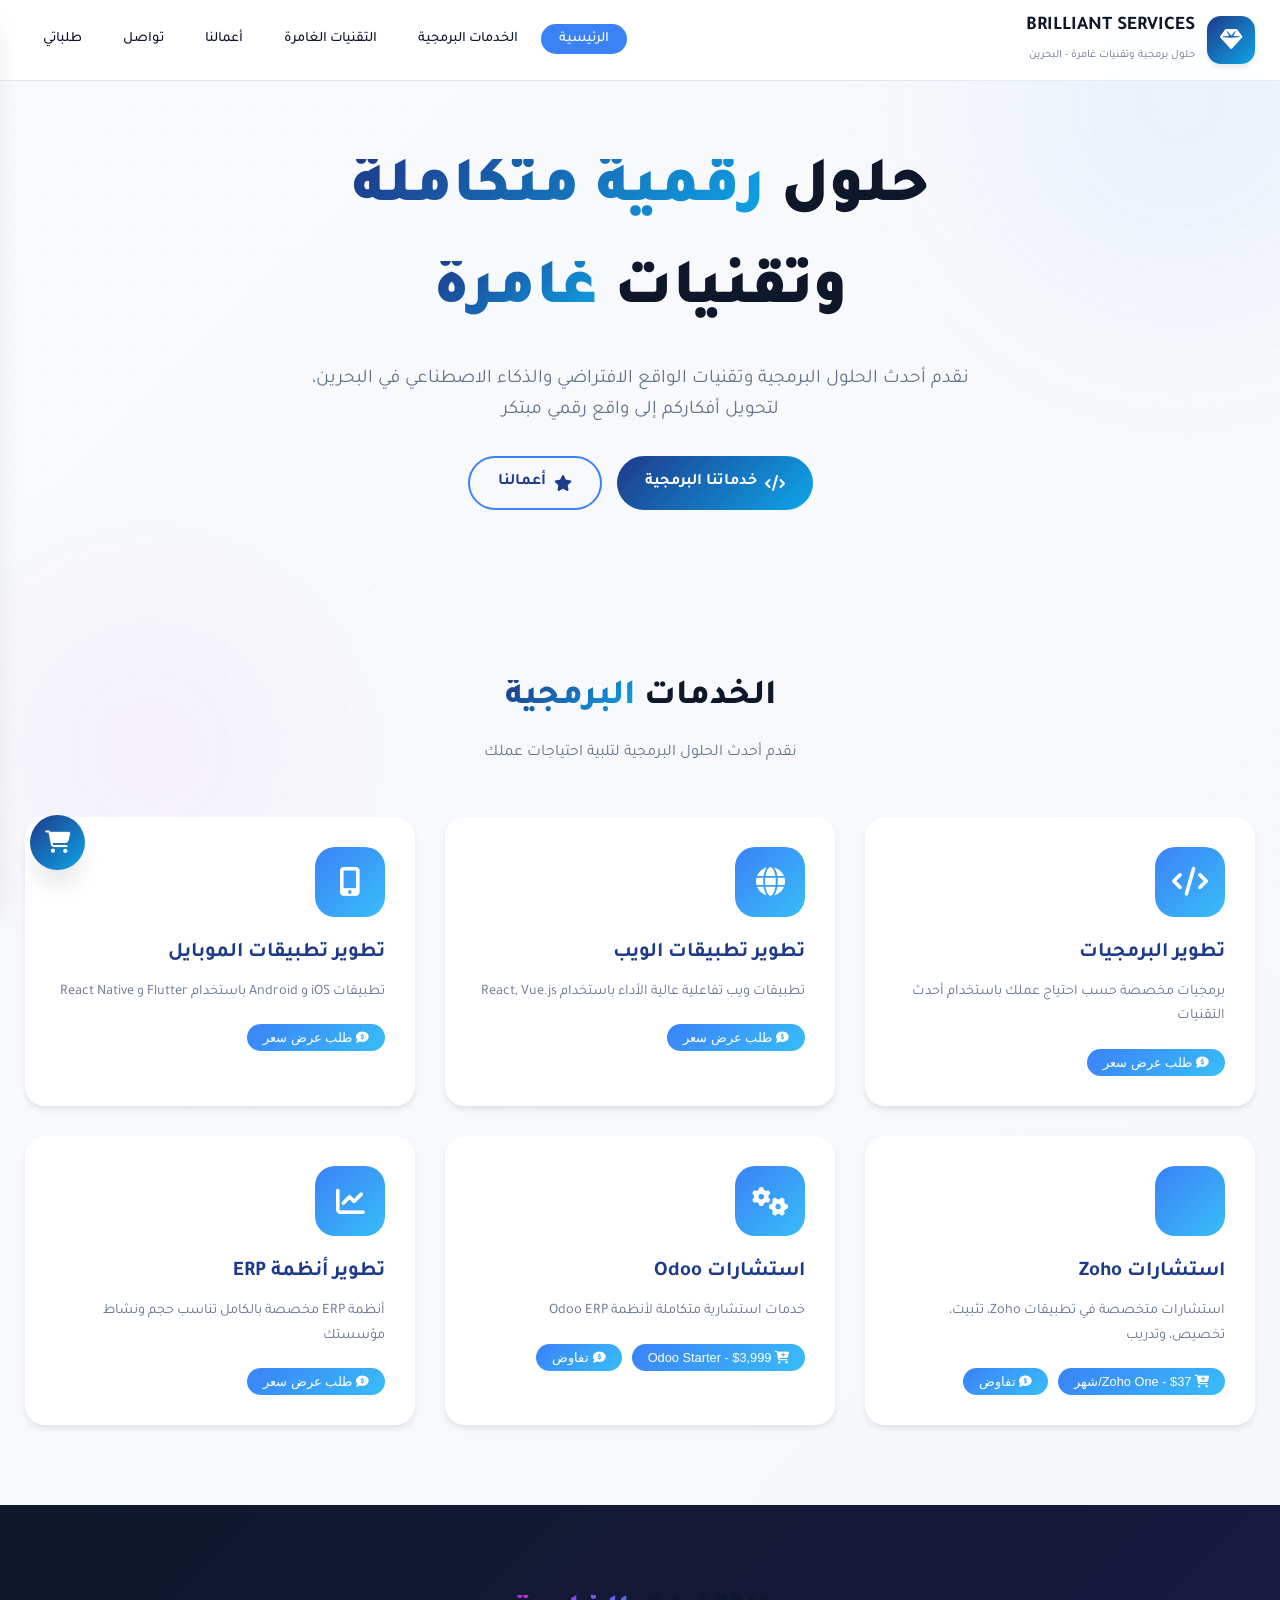
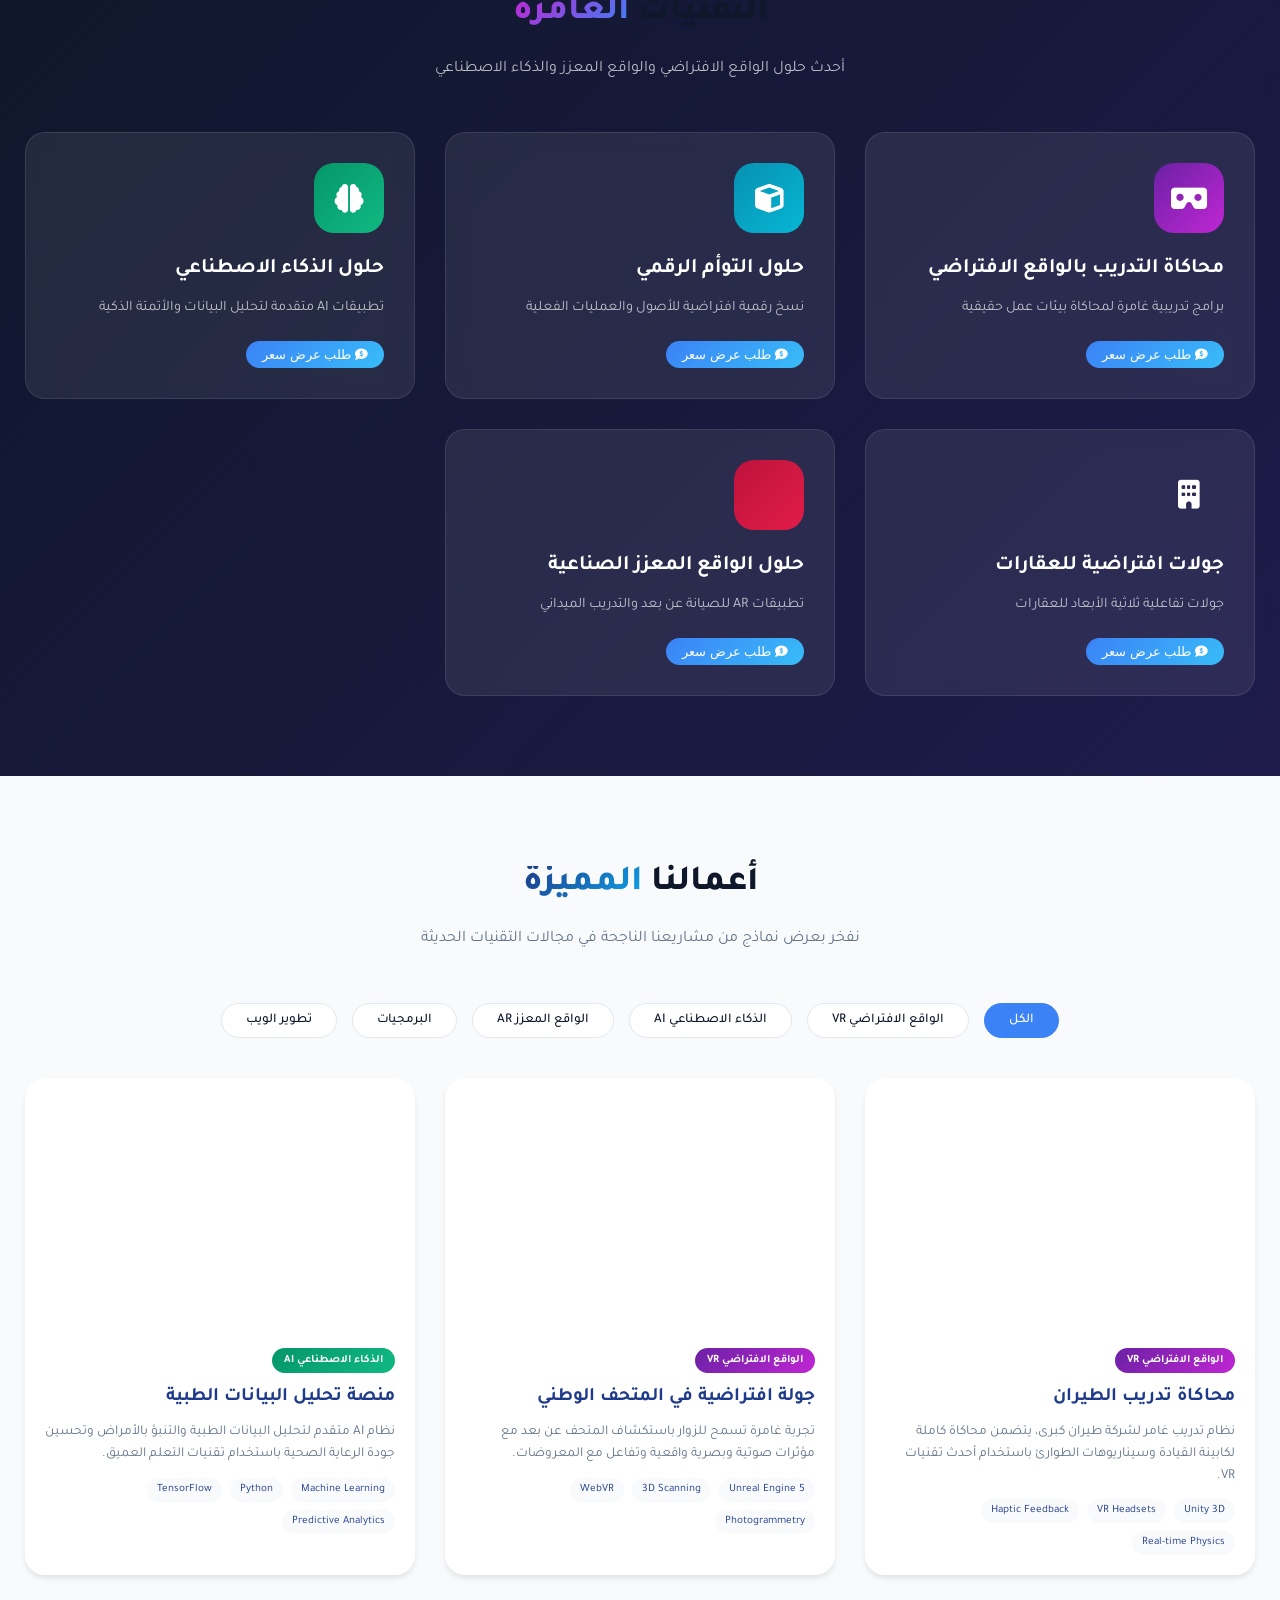
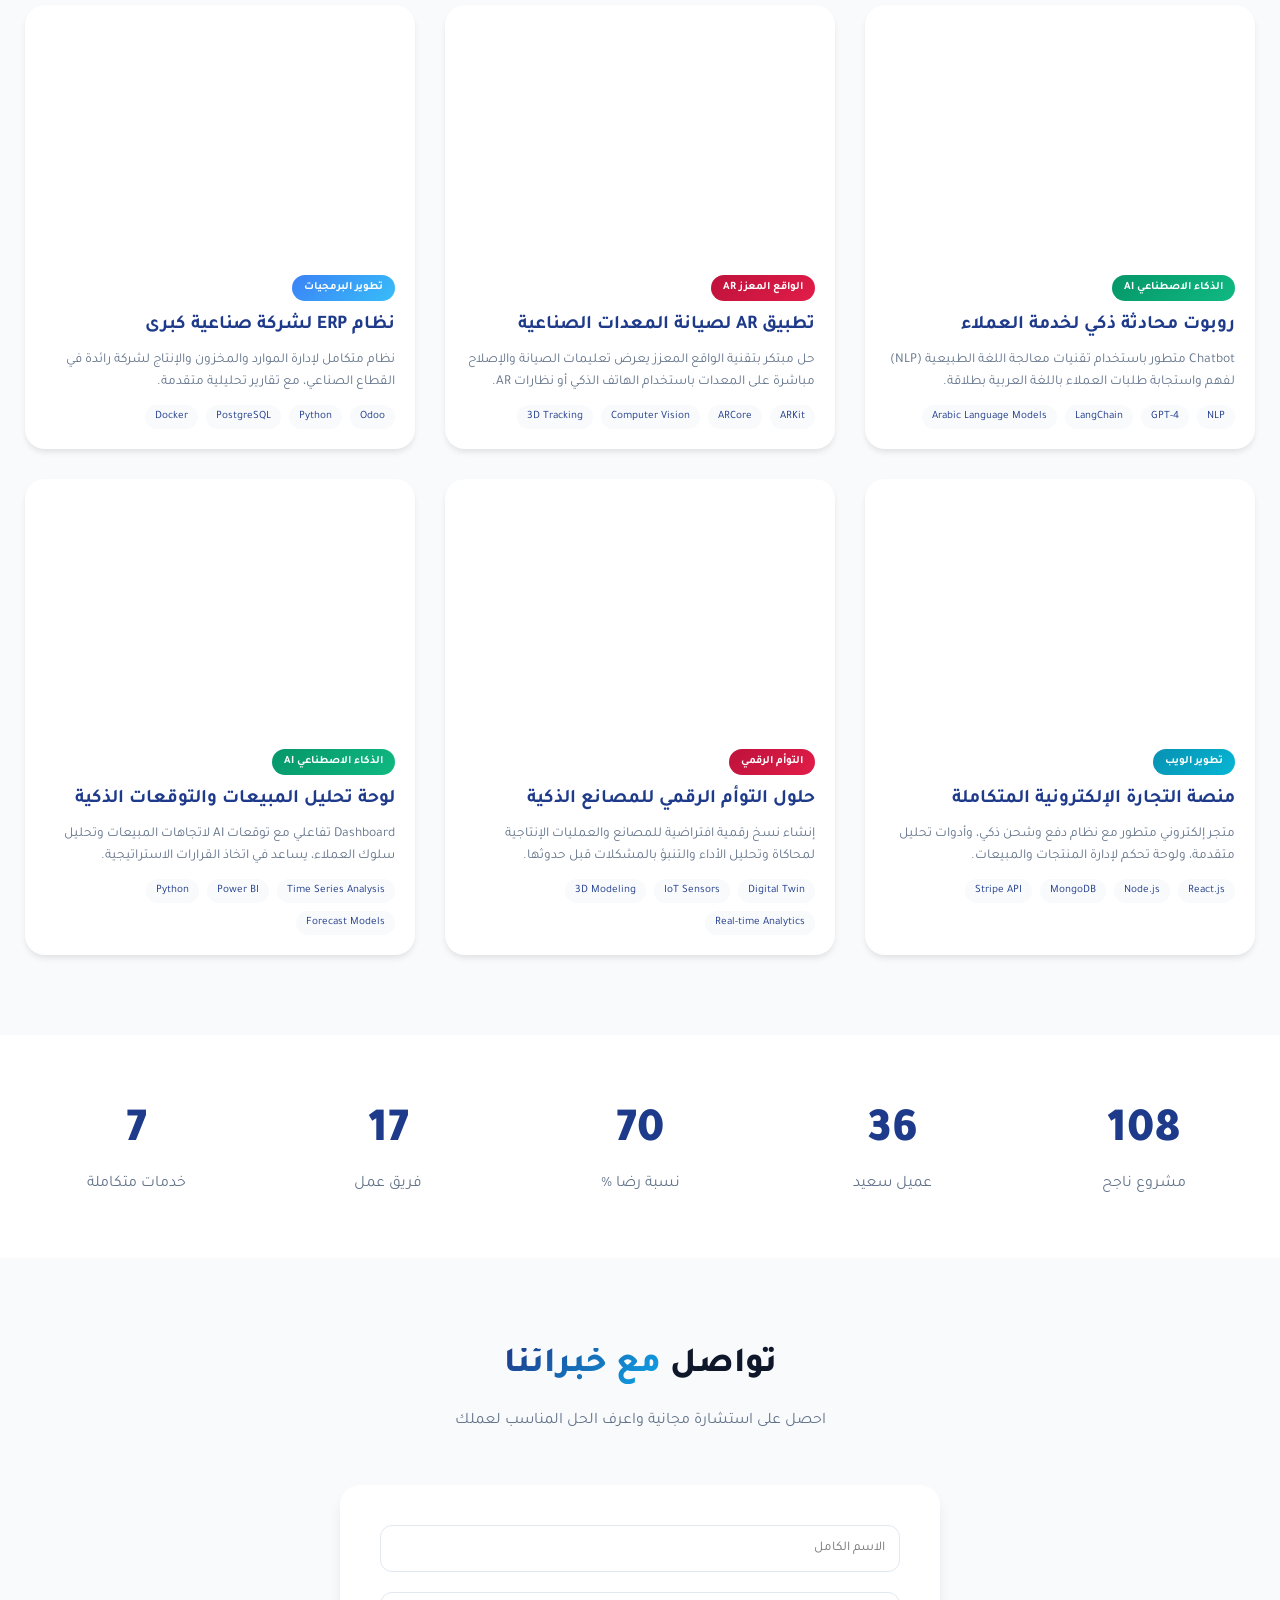
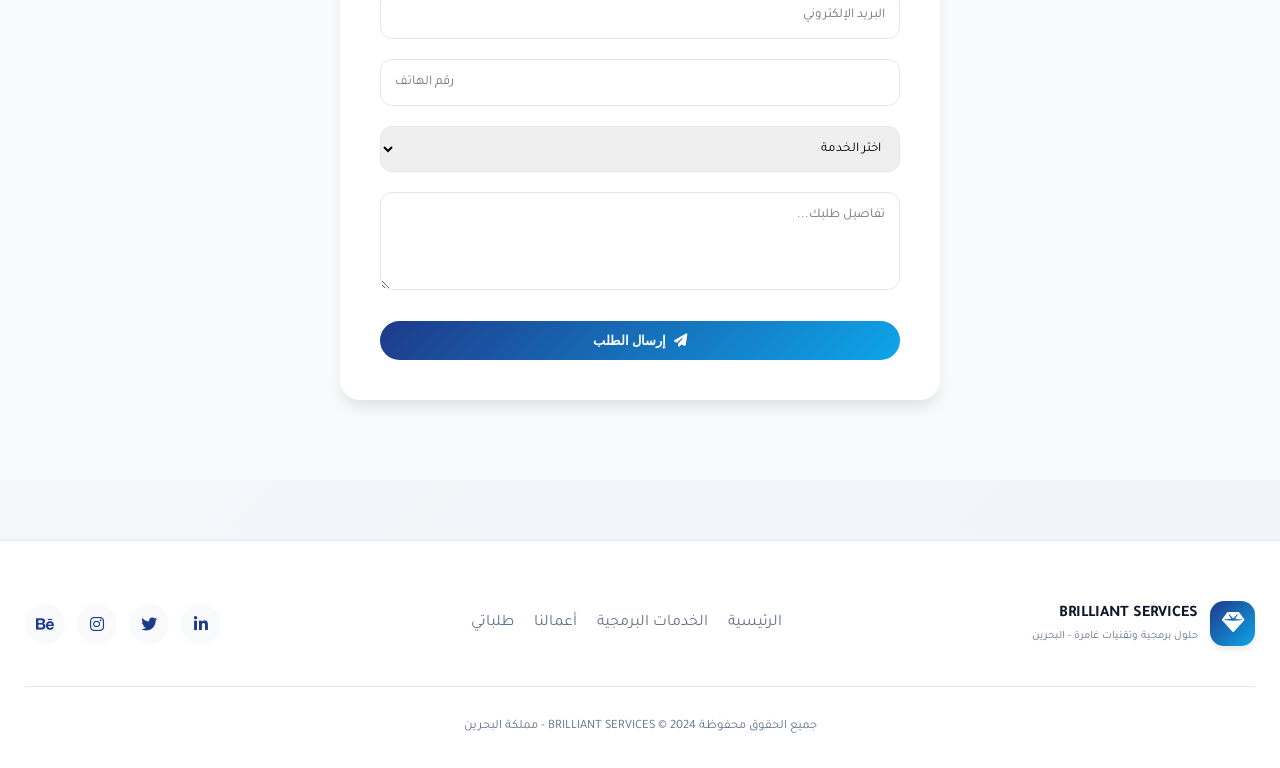
==== index.html @ b770f236 "Add files via upload" ====
﻿<!DOCTYPE html>
<html lang="ar" dir="rtl">
<head>
    <meta charset="UTF-8">
    <meta name="viewport" content="width=device-width, initial-scale=1.0">
    <title>BRILLIANT SERVICES | حلول برمجية وتقنيات غامرة - البحرين</title>
    <link href="https://fonts.googleapis.com/css2?family=Tajawal:wght@300;400;500;700;800;900&display=swap" rel="stylesheet">
    <link rel="stylesheet" href="https://cdnjs.cloudflare.com/ajax/libs/font-awesome/6.4.0/css/all.min.css">
    <style>
        :root {
            --primary: #1e3a8a;
            --primary-dark: #172554;
            --primary-light: #3b82f6;
            --secondary: #0ea5e9;
            --secondary-light: #38bdf8;
            --accent: #f97316;
            --accent-light: #fb923c;
            --white-pure: #ffffff;
            --white-soft: #f8fafc;
            --white-warm: #f1f5f9;
            --gray-light: #e2e8f0;
            --gray: #64748b;
            --dark: #0f172a;
            --brand-gradient: linear-gradient(135deg, #1e3a8a 0%, #0ea5e9 100%);
            --brand-gradient-light: linear-gradient(135deg, #3b82f6 0%, #38bdf8 100%);
            --vr-gradient: linear-gradient(135deg, #6b21a5 0%, #c026d3 100%);
            --ar-gradient: linear-gradient(135deg, #be123c 0%, #e11d48 100%);
            --ai-gradient: linear-gradient(135deg, #059669 0%, #10b981 100%);
            --dt-gradient: linear-gradient(135deg, #0891b2 0%, #06b6d4 100%);
            --shadow: 0 4px 6px -1px rgba(0, 0, 0, 0.1);
            --shadow-md: 0 10px 15px -3px rgba(0, 0, 0, 0.1);
            --shadow-lg: 0 20px 25px -5px rgba(0, 0, 0, 0.1);
            --border-radius: 20px;
            --border-radius-md: 16px;
            --border-radius-sm: 12px;
            --transition: all 0.3s cubic-bezier(0.4, 0, 0.2, 1);
        }
        
        * { margin: 0; padding: 0; box-sizing: border-box; }
        
        body {
            font-family: 'Tajawal', sans-serif;
            background: linear-gradient(135deg, var(--white-soft) 0%, var(--white-warm) 100%);
            color: var(--dark);
            line-height: 1.6;
            overflow-x: hidden;
        }
        
        .visual-bg { position: fixed; top: 0; left: 0; width: 100%; height: 100%; z-index: -2; pointer-events: none; }
        .pattern-dots { position: absolute; width: 100%; height: 100%; background-image: radial-gradient(var(--gray-light) 1px, transparent 1px); background-size: 30px 30px; opacity: 0.3; }
        .gradient-orb { position: absolute; width: 600px; height: 600px; background: radial-gradient(circle, rgba(59,130,246,0.08) 0%, transparent 70%); border-radius: 50%; top: -200px; right: -200px; filter: blur(60px); }
        .gradient-orb-2 { position: absolute; width: 500px; height: 500px; background: radial-gradient(circle, rgba(192,38,211,0.05) 0%, transparent 70%); bottom: -100px; left: -100px; filter: blur(60px); }
        
        header { background: rgba(255, 255, 255, 0.95); backdrop-filter: blur(10px); border-bottom: 1px solid var(--gray-light); position: fixed; width: 100%; top: 0; z-index: 1000; transition: var(--transition); }
        .container { max-width: 1300px; margin: 0 auto; padding: 0 25px; }
        .header-inner { display: flex; justify-content: space-between; align-items: center; padding: 12px 0; }
        .logo { display: flex; align-items: center; text-decoration: none; gap: 12px; }
        .logo-icon { width: 48px; height: 48px; background: var(--brand-gradient); border-radius: 14px; display: flex; align-items: center; justify-content: center; color: white; font-size: 1.4rem; box-shadow: var(--shadow); }
        .logo h1 { font-size: 1.2rem; margin: 0; color: var(--dark); }
        .logo span { font-size: 0.7rem; color: var(--gray); }
        .nav-links { display: flex; list-style: none; gap: 5px; flex-wrap: wrap; }
        .nav-links a { color: var(--dark); text-decoration: none; padding: 8px 18px; border-radius: 30px; font-weight: 500; transition: var(--transition); font-size: 0.9rem; }
        .nav-links a:hover, .nav-links a.active { background: var(--primary-light); color: white; }
        .mobile-menu-btn { display: none; background: none; border: none; font-size: 1.5rem; color: var(--primary); cursor: pointer; }
        
        .btn-primary { display: inline-flex; align-items: center; justify-content: center; gap: 8px; background: var(--brand-gradient); color: white; padding: 12px 28px; border-radius: 40px; text-decoration: none; font-weight: 700; border: none; cursor: pointer; transition: var(--transition); }
        .btn-primary:hover { transform: translateY(-2px); box-shadow: var(--shadow-md); }
        .btn-outline { display: inline-flex; align-items: center; justify-content: center; gap: 8px; background: transparent; color: var(--primary); padding: 12px 28px; border-radius: 40px; text-decoration: none; font-weight: 700; border: 2px solid var(--primary-light); transition: var(--transition); }
        .btn-outline:hover { background: var(--primary-light); color: white; }
        .btn-sm { background: var(--brand-gradient-light); color: white; border: none; padding: 6px 16px; border-radius: 30px; cursor: pointer; font-size: 0.8rem; transition: var(--transition); }
        
        .hero { padding: 140px 0 80px; text-align: center; }
        .hero h1 { font-size: clamp(2.5rem, 6vw, 4rem); font-weight: 900; margin-bottom: 20px; }
        .hero h1 span { background: var(--brand-gradient); -webkit-background-clip: text; background-clip: text; color: transparent; }
        .hero p { max-width: 700px; margin: 0 auto 30px; color: var(--gray); font-size: 1.2rem; }
        .hero-buttons { display: flex; gap: 15px; justify-content: center; flex-wrap: wrap; }
        
        .section-title { font-size: clamp(1.8rem, 3.5vw, 2.2rem); text-align: center; margin-bottom: 15px; color: var(--dark); font-weight: 800; }
        .section-title span { background: var(--brand-gradient); -webkit-background-clip: text; background-clip: text; color: transparent; }
        .section-subtitle { text-align: center; color: var(--gray); max-width: 700px; margin: 0 auto 50px; font-size: 1rem; }
        
        /* خدمات البرمجيات */
        .services-section { padding: 80px 0; }
        .services-grid { display: grid; grid-template-columns: repeat(auto-fit, minmax(320px, 1fr)); gap: 30px; }
        .service-card { background: var(--white-pure); border-radius: var(--border-radius); padding: 30px; transition: var(--transition); box-shadow: var(--shadow); }
        .service-card:hover { transform: translateY(-8px); box-shadow: var(--shadow-lg); }
        .service-icon { width: 70px; height: 70px; background: var(--brand-gradient-light); border-radius: 20px; display: flex; align-items: center; justify-content: center; margin-bottom: 20px; color: white; font-size: 1.8rem; }
        .service-card h3 { font-size: 1.3rem; margin-bottom: 10px; color: var(--primary); }
        .service-card p { color: var(--gray); font-size: 0.9rem; line-height: 1.7; margin-bottom: 20px; }
        
        /* التقنيات الغامرة */
        .immersive-section { padding: 80px 0; background: linear-gradient(135deg, #0f172a 0%, #1e1b4b 100%); color: white; }
        .immersive-section .section-title span { background: linear-gradient(135deg, #c026d3, #3b82f6); -webkit-background-clip: text; background-clip: text; color: transparent; }
        .immersive-section .section-subtitle { color: rgba(255,255,255,0.7); }
        .immersive-grid { display: grid; grid-template-columns: repeat(auto-fit, minmax(300px, 1fr)); gap: 30px; }
        .immersive-card { background: rgba(255,255,255,0.08); backdrop-filter: blur(10px); border-radius: var(--border-radius); padding: 30px; transition: var(--transition); border: 1px solid rgba(255,255,255,0.1); }
        .immersive-card:hover { transform: translateY(-8px); background: rgba(255,255,255,0.12); border-color: var(--secondary-light); }
        .immersive-icon { width: 70px; height: 70px; border-radius: 20px; display: flex; align-items: center; justify-content: center; margin-bottom: 20px; font-size: 1.8rem; }
        .vr-icon { background: var(--vr-gradient); }
        .ar-icon { background: var(--ar-gradient); }
        .ai-icon { background: var(--ai-gradient); }
        .dt-icon { background: var(--dt-gradient); }
        .immersive-card h3 { font-size: 1.3rem; margin-bottom: 10px; }
        .immersive-card p { color: rgba(255,255,255,0.7); font-size: 0.9rem; line-height: 1.7; margin-bottom: 20px; }
        
        /* ============================================ */
        /* قسم أعمالنا - Portfolio */
        /* ============================================ */
        .portfolio-section { padding: 80px 0; background: var(--white-soft); }
        .portfolio-filters { display: flex; justify-content: center; gap: 15px; flex-wrap: wrap; margin-bottom: 40px; }
        .filter-btn { background: var(--white-pure); border: 1px solid var(--gray-light); padding: 8px 24px; border-radius: 40px; cursor: pointer; font-family: 'Tajawal', sans-serif; font-weight: 500; transition: var(--transition); color: var(--dark); }
        .filter-btn:hover, .filter-btn.active { background: var(--primary-light); color: white; border-color: var(--primary-light); }
        .portfolio-grid { display: grid; grid-template-columns: repeat(auto-fit, minmax(350px, 1fr)); gap: 30px; }
        .portfolio-item { background: var(--white-pure); border-radius: var(--border-radius); overflow: hidden; transition: var(--transition); box-shadow: var(--shadow); }
        .portfolio-item:hover { transform: translateY(-8px); box-shadow: var(--shadow-lg); }
        .portfolio-image {
            height: 250px;
            background-size: cover;
            background-position: center;
            position: relative;
            overflow: hidden;
        }
        .portfolio-overlay {
            position: absolute;
            top: 0;
            left: 0;
            width: 100%;
            height: 100%;
            background: rgba(30, 58, 138, 0.9);
            display: flex;
            align-items: center;
            justify-content: center;
            opacity: 0;
            transition: var(--transition);
        }
        .portfolio-item:hover .portfolio-overlay { opacity: 1; }
        .portfolio-overlay a {
            background: white;
            color: var(--primary);
            width: 50px;
            height: 50px;
            border-radius: 50%;
            display: flex;
            align-items: center;
            justify-content: center;
            font-size: 1.3rem;
            text-decoration: none;
            transition: var(--transition);
        }
        .portfolio-overlay a:hover { transform: scale(1.1); background: var(--primary-light); color: white; }
        .portfolio-info { padding: 20px; }
        .portfolio-category {
            display: inline-block;
            padding: 4px 12px;
            border-radius: 20px;
            font-size: 0.7rem;
            font-weight: 600;
            margin-bottom: 10px;
        }
        .category-vr { background: var(--vr-gradient); color: white; }
        .category-ai { background: var(--ai-gradient); color: white; }
        .category-ar { background: var(--ar-gradient); color: white; }
        .category-software { background: var(--brand-gradient-light); color: white; }
        .category-web { background: var(--dt-gradient); color: white; }
        .portfolio-info h3 { font-size: 1.2rem; margin-bottom: 8px; color: var(--primary); }
        .portfolio-info p { color: var(--gray); font-size: 0.85rem; line-height: 1.6; }
        .portfolio-tech { display: flex; gap: 8px; flex-wrap: wrap; margin-top: 12px; }
        .tech-tag { background: var(--white-soft); padding: 3px 10px; border-radius: 20px; font-size: 0.7rem; color: var(--primary); }
        
        /* قسم الإحصائيات */
        .stats-section { background: var(--white-pure); padding: 60px 0; }
        .stats-grid { display: grid; grid-template-columns: repeat(auto-fit, minmax(200px, 1fr)); gap: 30px; text-align: center; }
        .stat-card .stat-number { font-size: 3rem; font-weight: 900; color: var(--primary); }
        .stat-card p { color: var(--gray); }
        
        /* نموذج الاتصال */
        .contact-section { padding: 80px 0; background: var(--white-soft); }
        .contact-form-wrapper { max-width: 600px; margin: 0 auto; background: var(--white-pure); border-radius: var(--border-radius); padding: 40px; box-shadow: var(--shadow-md); }
        .form-group { margin-bottom: 20px; }
        .form-control { width: 100%; padding: 14px; border: 1px solid var(--gray-light); border-radius: var(--border-radius-sm); font-family: 'Tajawal', sans-serif; transition: var(--transition); }
        .form-control:focus { outline: none; border-color: var(--primary-light); box-shadow: 0 0 0 3px rgba(59, 130, 246, 0.1); }
        select.form-control { cursor: pointer; }
        
        footer { background: var(--white-pure); padding: 60px 0 30px; border-top: 1px solid var(--gray-light); margin-top: 60px; }
        .footer-inner { display: flex; justify-content: space-between; align-items: center; flex-wrap: wrap; gap: 30px; margin-bottom: 40px; }
        .footer-logo { display: flex; align-items: center; gap: 12px; }
        .footer-logo .logo-icon { width: 45px; height: 45px; }
        .footer-logo h3 { font-size: 1rem; margin: 0; }
        .footer-logo p { font-size: 0.7rem; color: var(--gray); }
        .footer-links { display: flex; gap: 20px; flex-wrap: wrap; }
        .footer-links a { text-decoration: none; color: var(--gray); transition: var(--transition); }
        .footer-links a:hover { color: var(--primary); }
        .social-links { display: flex; gap: 12px; }
        .social-links a { width: 40px; height: 40px; background: var(--white-soft); border-radius: 50%; display: flex; align-items: center; justify-content: center; color: var(--primary); transition: var(--transition); text-decoration: none; }
        .social-links a:hover { background: var(--primary-light); color: white; transform: translateY(-3px); }
        .footer-copyright { text-align: center; padding-top: 30px; border-top: 1px solid var(--gray-light); }
        .footer-copyright p { color: var(--gray); font-size: 0.8rem; }
        
        .scroll-progress { position: fixed; top: 0; right: 0; width: 0; height: 3px; background: var(--brand-gradient); z-index: 1001; transition: width 0.1s; }
        .reveal { opacity: 0; transform: translateY(30px); transition: all 0.7s ease; }
        .reveal.visible { opacity: 1; transform: translateY(0); }
        
        /* أنماط نظام المبيعات */
        .cart-icon {
            position: fixed;
            bottom: 30px;
            left: 30px;
            width: 55px;
            height: 55px;
            background: var(--brand-gradient);
            border-radius: 50%;
            display: flex;
            align-items: center;
            justify-content: center;
            color: white;
            font-size: 1.4rem;
            cursor: pointer;
            box-shadow: var(--shadow-lg);
            z-index: 1001;
            transition: var(--transition);
        }
        .cart-icon:hover { transform: scale(1.1); }
        .cart-count {
            position: absolute;
            top: -8px;
            right: -8px;
            background: var(--accent);
            color: white;
            font-size: 0.65rem;
            font-weight: bold;
            width: 20px;
            height: 20px;
            border-radius: 50%;
            display: none;
            align-items: center;
            justify-content: center;
        }
        .cart-sidebar {
            position: fixed;
            top: 0;
            left: -400px;
            width: 400px;
            height: 100vh;
            background: var(--white-pure);
            box-shadow: var(--shadow-lg);
            z-index: 1002;
            transition: left 0.3s ease;
            display: flex;
            flex-direction: column;
        }
        .cart-sidebar.open { left: 0; }
        .cart-overlay {
            position: fixed;
            top: 0;
            left: 0;
            width: 100%;
            height: 100%;
            background: rgba(0,0,0,0.5);
            z-index: 1001;
            visibility: hidden;
            opacity: 0;
            transition: var(--transition);
        }
        .cart-overlay.open { visibility: visible; opacity: 1; }
        .cart-header { padding: 20px; border-bottom: 1px solid var(--gray-light); display: flex; justify-content: space-between; align-items: center; }
        .cart-header h3 { margin: 0; color: var(--primary); }
        .close-cart { background: none; border: none; font-size: 1.2rem; cursor: pointer; color: var(--gray); }
        .cart-items { flex: 1; overflow-y: auto; padding: 20px; }
        .cart-item { display: grid; grid-template-columns: 1fr auto; gap: 10px; padding: 15px 0; border-bottom: 1px solid var(--gray-light); }
        .cart-item-info h4 { margin: 0 0 5px; font-size: 0.95rem; }
        .negotiable-badge, .custom-badge { display: inline-block; font-size: 0.65rem; padding: 2px 8px; border-radius: 20px; margin-left: 5px; }
        .negotiable-badge { background: #fef3c7; color: #d97706; }
        .custom-badge { background: #dbeafe; color: #2563eb; }
        .cart-item-note { font-size: 0.7rem; color: var(--gray); margin-top: 5px; }
        .price-input-group { display: flex; align-items: center; gap: 5px; }
        .custom-price-input { width: 80px; padding: 4px 8px; border: 1px solid var(--gray-light); border-radius: 8px; }
        .quantity-control { display: flex; align-items: center; gap: 8px; }
        .qty-btn { width: 28px; height: 28px; border: 1px solid var(--gray-light); background: var(--white-soft); border-radius: 8px; cursor: pointer; }
        .remove-item { background: none; border: none; color: #ef4444; cursor: pointer; font-size: 1rem; }
        .cart-footer { padding: 20px; border-top: 1px solid var(--gray-light); }
        .cart-total { display: flex; justify-content: space-between; font-weight: bold; font-size: 1.1rem; margin-bottom: 10px; }
        .negotiable-info { font-size: 0.75rem; color: #d97706; margin-bottom: 15px; }
        .checkout-btn { width: 100%; padding: 12px; background: var(--brand-gradient); color: white; border: none; border-radius: 40px; font-weight: bold; cursor: pointer; }
        .empty-cart { text-align: center; padding: 40px; color: var(--gray); }
        .empty-cart i { font-size: 3rem; margin-bottom: 10px; display: block; }
        .modal { display: none; position: fixed; top: 0; left: 0; width: 100%; height: 100%; background: rgba(0,0,0,0.5); z-index: 1100; align-items: center; justify-content: center; }
        .modal-content { background: var(--white-pure); border-radius: var(--border-radius); max-width: 500px; width: 90%; max-height: 90vh; overflow-y: auto; }
        .modal-large { max-width: 800px; }
        .modal-header { padding: 20px; border-bottom: 1px solid var(--gray-light); display: flex; justify-content: space-between; align-items: center; }
        .modal-body { padding: 20px; }
        .modal-footer { padding: 20px; border-top: 1px solid var(--gray-light); display: flex; justify-content: flex-end; gap: 10px; }
        .checkout-grid { display: grid; grid-template-columns: 1fr 1fr; gap: 20px; }
        .checkout-items { margin: 15px 0; }
        .checkout-item { display: flex; justify-content: space-between; padding: 8px 0; border-bottom: 1px dashed var(--gray-light); }
        .checkout-total { display: flex; justify-content: space-between; font-weight: bold; font-size: 1.1rem; padding-top: 15px; border-top: 2px solid var(--gray-light); margin-top: 15px; }
        .checkout-note { font-size: 0.7rem; color: var(--gray); margin-top: 15px; }
        .cart-notification { position: fixed; bottom: 100px; left: 100px; background: var(--white-pure); border-right: 4px solid var(--primary); padding: 12px 20px; border-radius: 12px; box-shadow: var(--shadow-lg); z-index: 10000; transform: translateX(-120%); transition: transform 0.3s; }
        .cart-notification.show { transform: translateX(0); }
        .price-buttons { display: flex; gap: 10px; margin-top: 15px; flex-wrap: wrap; }
        
        @media (max-width: 768px) {
            .container { padding: 0 20px; }
            .nav-links { display: none; position: absolute; top: 70px; right: 0; left: 0; background: var(--white-pure); flex-direction: column; padding: 20px; gap: 10px; box-shadow: var(--shadow-md); border-radius: 0 0 20px 20px; z-index: 999; }
            .nav-links.show { display: flex; }
            .mobile-menu-btn { display: block; }
            .services-grid, .immersive-grid, .portfolio-grid, .stats-grid { grid-template-columns: 1fr; }
            .footer-inner { flex-direction: column; text-align: center; }
            .hero h1 { font-size: 1.8rem; }
            .cart-sidebar { width: 100%; left: -100%; }
            .checkout-grid { grid-template-columns: 1fr; }
            .cart-notification { left: 20px; right: 20px; bottom: 100px; text-align: center; }
            .portfolio-grid { grid-template-columns: 1fr; }
        }
        
        @media (max-width: 480px) {
            .hero-buttons { flex-direction: column; align-items: center; }
            .btn-primary, .btn-outline { width: 100%; max-width: 250px; }
            .service-card, .immersive-card { padding: 20px; }
            .contact-form-wrapper { padding: 25px; }
            .portfolio-image { height: 200px; }
        }
        
        @media (prefers-reduced-motion: reduce) {
            * { animation-duration: 0.01ms !important; transition-duration: 0.01ms !important; }
        }
    </style>
</head>
<body>

    <div class="scroll-progress" id="scrollProgress"></div>
    
    <div class="visual-bg">
        <div class="pattern-dots"></div>
        <div class="gradient-orb"></div>
        <div class="gradient-orb-2"></div>
    </div>
    
    <header id="header">
        <div class="container">
            <div class="header-inner">
                <a href="#" class="logo">
                    <div class="logo-icon"><i class="fas fa-gem"></i></div>
                    <div>
                        <h1>BRILLIANT SERVICES</h1>
                        <span>حلول برمجية وتقنيات غامرة - البحرين</span>
                    </div>
                </a>
                <button class="mobile-menu-btn" id="mobileMenuBtn"><i class="fas fa-bars"></i></button>
                <ul class="nav-links" id="navLinks">
                    <li><a href="#" class="active">الرئيسية</a></li>
                    <li><a href="#software-services">الخدمات البرمجية</a></li>
                    <li><a href="#immersive">التقنيات الغامرة</a></li>
                    <li><a href="#portfolio">أعمالنا</a></li>
                    <li><a href="#contact">تواصل</a></li>
                    <li><a href="orders.html">طلباتي</a></li>
                </ul>
            </div>
        </div>
    </header>
    
    <section class="hero">
        <div class="container">
            <h1>حلول <span>رقمية متكاملة</span><br>وتقنيات <span>غامرة</span></h1>
            <p>نقدم أحدث الحلول البرمجية وتقنيات الواقع الافتراضي والذكاء الاصطناعي في البحرين، لتحويل أفكاركم إلى واقع رقمي مبتكر</p>
            <div class="hero-buttons">
                <a href="#software-services" class="btn-primary"><i class="fas fa-code"></i> خدماتنا البرمجية</a>
                <a href="#portfolio" class="btn-outline"><i class="fas fa-star"></i> أعمالنا</a>
            </div>
        </div>
    </section>
    
    <!-- ============================================ -->
    <!-- الخدمات البرمجية Software Services -->
    <!-- ============================================ -->
    <section id="software-services" class="services-section">
        <div class="container">
            <h2 class="section-title">الخدمات <span>البرمجية</span></h2>
            <p class="section-subtitle">نقدم أحدث الحلول البرمجية لتلبية احتياجات عملك</p>
            
            <div class="services-grid reveal">
                <div class="service-card">
                    <div class="service-icon"><i class="fas fa-code"></i></div>
                    <h3>تطوير البرمجيات</h3>
                    <p>برمجيات مخصصة حسب احتياج عملك باستخدام أحدث التقنيات</p>
                    <div class="price-buttons">
                        <button class="btn-sm" onclick="openNegotiationModal('software-dev', 'تطوير برمجيات مخصصة', 'حسب الطلب')"><i class="fas fa-comment-dollar"></i> طلب عرض سعر</button>
                    </div>
                </div>
                <div class="service-card">
                    <div class="service-icon"><i class="fas fa-globe"></i></div>
                    <h3>تطوير تطبيقات الويب</h3>
                    <p>تطبيقات ويب تفاعلية عالية الأداء باستخدام React, Vue.js</p>
                    <div class="price-buttons">
                        <button class="btn-sm" onclick="openNegotiationModal('webapp-dev', 'تطوير تطبيقات ويب', 'حسب الطلب')"><i class="fas fa-comment-dollar"></i> طلب عرض سعر</button>
                    </div>
                </div>
                <div class="service-card">
                    <div class="service-icon"><i class="fas fa-mobile-alt"></i></div>
                    <h3>تطوير تطبيقات الموبايل</h3>
                    <p>تطبيقات iOS و Android باستخدام Flutter و React Native</p>
                    <div class="price-buttons">
                        <button class="btn-sm" onclick="openNegotiationModal('mobileapp-dev', 'تطوير تطبيقات موبايل', 'حسب الطلب')"><i class="fas fa-comment-dollar"></i> طلب عرض سعر</button>
                    </div>
                </div>
                <div class="service-card">
                    <div class="service-icon"><i class="fab fa-zoho"></i></div>
                    <h3>استشارات Zoho</h3>
                    <p>استشارات متخصصة في تطبيقات Zoho، تثبيت، تخصيص، وتدريب</p>
                    <div class="price-buttons">
                        <button class="btn-sm" onclick="addToCart('zoho-one')"><i class="fas fa-cart-plus"></i> Zoho One - $37/شهر</button>
                        <button class="btn-sm" onclick="openNegotiationModal('zoho-one', 'Zoho One', '37$/مستخدم/شهر')"><i class="fas fa-comment-dollar"></i> تفاوض</button>
                    </div>
                </div>
                <div class="service-card">
                    <div class="service-icon"><i class="fas fa-cogs"></i></div>
                    <h3>استشارات Odoo</h3>
                    <p>خدمات استشارية متكاملة لأنظمة Odoo ERP</p>
                    <div class="price-buttons">
                        <button class="btn-sm" onclick="addToCart('odoo-starter')"><i class="fas fa-cart-plus"></i> Odoo Starter - $3,999</button>
                        <button class="btn-sm" onclick="openNegotiationModal('odoo-starter', 'Odoo Starter', '3,999$')"><i class="fas fa-comment-dollar"></i> تفاوض</button>
                    </div>
                </div>
                <div class="service-card">
                    <div class="service-icon"><i class="fas fa-chart-line"></i></div>
                    <h3>تطوير أنظمة ERP</h3>
                    <p>أنظمة ERP مخصصة بالكامل تناسب حجم ونشاط مؤسستك</p>
                    <div class="price-buttons">
                        <button class="btn-sm" onclick="openNegotiationModal('odoo-enterprise', 'ERP مخصص', 'حسب الطلب')"><i class="fas fa-comment-dollar"></i> طلب عرض سعر</button>
                    </div>
                </div>
            </div>
        </div>
    </section>
    
    <!-- ============================================ -->
    <!-- التقنيات الغامرة Immersive Technologies -->
    <!-- ============================================ -->
    <section id="immersive" class="immersive-section">
        <div class="container">
            <h2 class="section-title">التقنيات <span>الغامرة</span></h2>
            <p class="section-subtitle">أحدث حلول الواقع الافتراضي والواقع المعزز والذكاء الاصطناعي</p>
            
            <div class="immersive-grid reveal">
                <div class="immersive-card">
                    <div class="immersive-icon vr-icon"><i class="fas fa-vr-cardboard"></i></div>
                    <h3>محاكاة التدريب بالواقع الافتراضي</h3>
                    <p>برامج تدريبية غامرة لمحاكاة بيئات عمل حقيقية</p>
                    <div class="price-buttons">
                        <button class="btn-sm" onclick="openNegotiationModal('vr-training', 'محاكاة التدريب VR', 'حسب الطلب')"><i class="fas fa-comment-dollar"></i> طلب عرض سعر</button>
                    </div>
                </div>
                <div class="immersive-card">
                    <div class="immersive-icon dt-icon"><i class="fas fa-cube"></i></div>
                    <h3>حلول التوأم الرقمي</h3>
                    <p>نسخ رقمية افتراضية للأصول والعمليات الفعلية</p>
                    <div class="price-buttons">
                        <button class="btn-sm" onclick="openNegotiationModal('digital-twin', 'حلول التوأم الرقمي', 'حسب الطلب')"><i class="fas fa-comment-dollar"></i> طلب عرض سعر</button>
                    </div>
                </div>
                <div class="immersive-card">
                    <div class="immersive-icon ai-icon"><i class="fas fa-brain"></i></div>
                    <h3>حلول الذكاء الاصطناعي</h3>
                    <p>تطبيقات AI متقدمة لتحليل البيانات والأتمتة الذكية</p>
                    <div class="price-buttons">
                        <button class="btn-sm" onclick="openNegotiationModal('ai-solutions', 'حلول الذكاء الاصطناعي', 'حسب الطلب')"><i class="fas fa-comment-dollar"></i> طلب عرض سعر</button>
                    </div>
                </div>
                <div class="immersive-card">
                    <div class="immersive-icon"><i class="fas fa-building"></i></div>
                    <h3>جولات افتراضية للعقارات</h3>
                    <p>جولات تفاعلية ثلاثية الأبعاد للعقارات</p>
                    <div class="price-buttons">
                        <button class="btn-sm" onclick="openNegotiationModal('virtual-tour', 'جولات افتراضية', 'حسب الطلب')"><i class="fas fa-comment-dollar"></i> طلب عرض سعر</button>
                    </div>
                </div>
                <div class="immersive-card">
                    <div class="immersive-icon ar-icon"><i class="fas fa-ar"></i></div>
                    <h3>حلول الواقع المعزز الصناعية</h3>
                    <p>تطبيقات AR للصيانة عن بعد والتدريب الميداني</p>
                    <div class="price-buttons">
                        <button class="btn-sm" onclick="openNegotiationModal('ar-industrial', 'حلول AR الصناعية', 'حسب الطلب')"><i class="fas fa-comment-dollar"></i> طلب عرض سعر</button>
                    </div>
                </div>
            </div>
        </div>
    </section>
    
    <!-- ============================================ -->
    <!-- أعمالنا - Portfolio -->
    <!-- ============================================ -->
  <!-- ============================================ -->
<!-- أعمالنا - Portfolio مع صور من الإنترنت -->
<!-- ============================================ -->
<section id="portfolio" class="portfolio-section">
    <div class="container">
        <h2 class="section-title">أعمالنا <span>المميزة</span></h2>
        <p class="section-subtitle">نفخر بعرض نماذج من مشاريعنا الناجحة في مجالات التقنيات الحديثة</p>
        
        <div class="portfolio-filters">
            <button class="filter-btn active" data-filter="all">الكل</button>
            <button class="filter-btn" data-filter="vr">الواقع الافتراضي VR</button>
            <button class="filter-btn" data-filter="ai">الذكاء الاصطناعي AI</button>
            <button class="filter-btn" data-filter="ar">الواقع المعزز AR</button>
            <button class="filter-btn" data-filter="software">البرمجيات</button>
            <button class="filter-btn" data-filter="web">تطوير الويب</button>
        </div>
        
        <div class="portfolio-grid reveal" id="portfolioGrid">
            <!-- مشروع VR 1 - محاكاة تدريب الطيران باستخدام VR -->
            <div class="portfolio-item" data-category="vr">
                <div class="portfolio-image" style="background-image: url('https://www.jbsa.mil/Portals/100/Documents/News/2025/VR_Training_SimX.jpg?ver=2025-01'); background-size: cover; background-position: center;">
                    <div class="portfolio-overlay">
                        <a href="#" onclick="showProjectDetail('vr-flight-sim')"><i class="fas fa-link"></i></a>
                    </div>
                </div>
                <div class="portfolio-info">
                    <span class="portfolio-category category-vr">الواقع الافتراضي VR</span>
                    <h3>محاكاة تدريب الطيران</h3>
                    <p>نظام تدريب غامر لشركة طيران كبرى، يتضمن محاكاة كاملة لكابينة القيادة وسيناريوهات الطوارئ باستخدام أحدث تقنيات VR.</p>
                    <div class="portfolio-tech">
                        <span class="tech-tag">Unity 3D</span>
                        <span class="tech-tag">VR Headsets</span>
                        <span class="tech-tag">Haptic Feedback</span>
                        <span class="tech-tag">Real-time Physics</span>
                    </div>
                </div>
            </div>
            
            <!-- مشروع VR 2 - جولة افتراضية في المتحف -->
            <div class="portfolio-item" data-category="vr">
                <div class="portfolio-image" style="background-image: url('https://images.unsplash.com/photo-1622979135225-d2ba269cf1ac?w=800&h=500&fit=crop'); background-size: cover; background-position: center;">
                    <div class="portfolio-overlay">
                        <a href="#" onclick="showProjectDetail('vr-museum')"><i class="fas fa-link"></i></a>
                    </div>
                </div>
                <div class="portfolio-info">
                    <span class="portfolio-category category-vr">الواقع الافتراضي VR</span>
                    <h3>جولة افتراضية في المتحف الوطني</h3>
                    <p>تجربة غامرة تسمح للزوار باستكشاف المتحف عن بعد مع مؤثرات صوتية وبصرية واقعية وتفاعل مع المعروضات.</p>
                    <div class="portfolio-tech">
                        <span class="tech-tag">Unreal Engine 5</span>
                        <span class="tech-tag">3D Scanning</span>
                        <span class="tech-tag">WebVR</span>
                        <span class="tech-tag">Photogrammetry</span>
                    </div>
                </div>
            </div>
            
            <!-- مشروع AI 1 - تحليل البيانات الطبية -->
            <div class="portfolio-item" data-category="ai">
                <div class="portfolio-image" style="background-image: url('https://images.unsplash.com/photo-1551288049-bebda4e38f71?w=800&h=500&fit=crop'); background-size: cover; background-position: center;">
                    <div class="portfolio-overlay">
                        <a href="#" onclick="showProjectDetail('ai-medical')"><i class="fas fa-link"></i></a>
                    </div>
                </div>
                <div class="portfolio-info">
                    <span class="portfolio-category category-ai">الذكاء الاصطناعي AI</span>
                    <h3>منصة تحليل البيانات الطبية</h3>
                    <p>نظام AI متقدم لتحليل البيانات الطبية والتنبؤ بالأمراض وتحسين جودة الرعاية الصحية باستخدام تقنيات التعلم العميق.</p>
                    <div class="portfolio-tech">
                        <span class="tech-tag">Machine Learning</span>
                        <span class="tech-tag">Python</span>
                        <span class="tech-tag">TensorFlow</span>
                        <span class="tech-tag">Predictive Analytics</span>
                    </div>
                </div>
            </div>
            
            <!-- مشروع AI 2 - روبوت محادثة ذكي -->
            <div class="portfolio-item" data-category="ai">
                <div class="portfolio-image" style="background-image: url('https://images.unsplash.com/photo-1531746790731-6c087fecd65a?w=800&h=500&fit=crop'); background-size: cover; background-position: center;">
                    <div class="portfolio-overlay">
                        <a href="#" onclick="showProjectDetail('ai-chatbot')"><i class="fas fa-link"></i></a>
                    </div>
                </div>
                <div class="portfolio-info">
                    <span class="portfolio-category category-ai">الذكاء الاصطناعي AI</span>
                    <h3>روبوت محادثة ذكي لخدمة العملاء</h3>
                    <p>Chatbot متطور باستخدام تقنيات معالجة اللغة الطبيعية (NLP) لفهم واستجابة طلبات العملاء باللغة العربية بطلاقة.</p>
                    <div class="portfolio-tech">
                        <span class="tech-tag">NLP</span>
                        <span class="tech-tag">GPT-4</span>
                        <span class="tech-tag">LangChain</span>
                        <span class="tech-tag">Arabic Language Models</span>
                    </div>
                </div>
            </div>
            
            <!-- مشروع AR - صيانة المعدات الصناعية -->
            <div class="portfolio-item" data-category="ar">
                <div class="portfolio-image" style="background-image: url('https://www.igd.fraunhofer.de/content/dam/igd/en/news/ar-industrie-4-0/AR_Industrie4.0_Header.jpg'); background-size: cover; background-position: center;">
                    <div class="portfolio-overlay">
                        <a href="#" onclick="showProjectDetail('ar-maintenance')"><i class="fas fa-link"></i></a>
                    </div>
                </div>
                <div class="portfolio-info">
                    <span class="portfolio-category category-ar">الواقع المعزز AR</span>
                    <h3>تطبيق AR لصيانة المعدات الصناعية</h3>
                    <p>حل مبتكر بتقنية الواقع المعزز يعرض تعليمات الصيانة والإصلاح مباشرة على المعدات باستخدام الهاتف الذكي أو نظارات AR.</p>
                    <div class="portfolio-tech">
                        <span class="tech-tag">ARKit</span>
                        <span class="tech-tag">ARCore</span>
                        <span class="tech-tag">Computer Vision</span>
                        <span class="tech-tag">3D Tracking</span>
                    </div>
                </div>
            </div>
            
            <!-- مشروع برمجيات - نظام ERP -->
            <div class="portfolio-item" data-category="software">
                <div class="portfolio-image" style="background-image: url('https://images.unsplash.com/photo-1551288049-bebda4e38f71?w=800&h=500&fit=crop'); background-size: cover; background-position: center;">
                    <div class="portfolio-overlay">
                        <a href="#" onclick="showProjectDetail('erp-system')"><i class="fas fa-link"></i></a>
                    </div>
                </div>
                <div class="portfolio-info">
                    <span class="portfolio-category category-software">تطوير البرمجيات</span>
                    <h3>نظام ERP لشركة صناعية كبرى</h3>
                    <p>نظام متكامل لإدارة الموارد والمخزون والإنتاج لشركة رائدة في القطاع الصناعي، مع تقارير تحليلية متقدمة.</p>
                    <div class="portfolio-tech">
                        <span class="tech-tag">Odoo</span>
                        <span class="tech-tag">Python</span>
                        <span class="tech-tag">PostgreSQL</span>
                        <span class="tech-tag">Docker</span>
                    </div>
                </div>
            </div>
            
            <!-- مشروع ويب - منصة تجارة إلكترونية -->
            <div class="portfolio-item" data-category="web">
                <div class="portfolio-image" style="background-image: url('https://images.unsplash.com/photo-1460925895917-afdab827c52f?w=800&h=500&fit=crop'); background-size: cover; background-position: center;">
                    <div class="portfolio-overlay">
                        <a href="#" onclick="showProjectDetail('ecommerce-platform')"><i class="fas fa-link"></i></a>
                    </div>
                </div>
                <div class="portfolio-info">
                    <span class="portfolio-category category-web">تطوير الويب</span>
                    <h3>منصة التجارة الإلكترونية المتكاملة</h3>
                    <p>متجر إلكتروني متطور مع نظام دفع وشحن ذكي، وأدوات تحليل متقدمة، ولوحة تحكم لإدارة المنتجات والمبيعات.</p>
                    <div class="portfolio-tech">
                        <span class="tech-tag">React.js</span>
                        <span class="tech-tag">Node.js</span>
                        <span class="tech-tag">MongoDB</span>
                        <span class="tech-tag">Stripe API</span>
                    </div>
                </div>
            </div>
            
            <!-- مشروع التوأم الرقمي - Digital Twin -->
            <div class="portfolio-item" data-category="ar">
                <div class="portfolio-image" style="background-image: url('https://images.unsplash.com/photo-1581091226033-d5c48150dbaa?w=800&h=500&fit=crop'); background-size: cover; background-position: center;">
                    <div class="portfolio-overlay">
                        <a href="#" onclick="showProjectDetail('digital-twin')"><i class="fas fa-link"></i></a>
                    </div>
                </div>
                <div class="portfolio-info">
                    <span class="portfolio-category category-ar">التوأم الرقمي</span>
                    <h3>حلول التوأم الرقمي للمصانع الذكية</h3>
                    <p>إنشاء نسخ رقمية افتراضية للمصانع والعمليات الإنتاجية لمحاكاة وتحليل الأداء والتنبؤ بالمشكلات قبل حدوثها.</p>
                    <div class="portfolio-tech">
                        <span class="tech-tag">Digital Twin</span>
                        <span class="tech-tag">IoT Sensors</span>
                        <span class="tech-tag">3D Modeling</span>
                        <span class="tech-tag">Real-time Analytics</span>
                    </div>
                </div>
            </div>
            
            <!-- مشروع AI لتحليل المبيعات -->
            <div class="portfolio-item" data-category="ai">
                <div class="portfolio-image" style="background-image: url('https://images.unsplash.com/photo-1551288049-bebda4e38f71?w=800&h=500&fit=crop'); background-size: cover; background-position: center;">
                    <div class="portfolio-overlay">
                        <a href="#" onclick="showProjectDetail('ai-sales')"><i class="fas fa-link"></i></a>
                    </div>
                </div>
                <div class="portfolio-info">
                    <span class="portfolio-category category-ai">الذكاء الاصطناعي AI</span>
                    <h3>لوحة تحليل المبيعات والتوقعات الذكية</h3>
                    <p>Dashboard تفاعلي مع توقعات AI لاتجاهات المبيعات وتحليل سلوك العملاء، يساعد في اتخاذ القرارات الاستراتيجية.</p>
                    <div class="portfolio-tech">
                        <span class="tech-tag">Time Series Analysis</span>
                        <span class="tech-tag">Power BI</span>
                        <span class="tech-tag">Python</span>
                        <span class="tech-tag">Forecast Models</span>
                    </div>
                </div>
            </div>
        </div>
    </div>
</section>
    <!-- ============================================ -->
    <!-- إحصائيات الشركة -->
    <!-- ============================================ -->
    <section class="stats-section">
        <div class="container">
            <div class="stats-grid reveal">
                <div class="stat-card"><div class="stat-number" data-count="150">0</div><p>مشروع ناجح</p></div>
                <div class="stat-card"><div class="stat-number" data-count="50">0</div><p>عميل سعيد</p></div>
                <div class="stat-card"><div class="stat-number" data-count="98">0</div><p>نسبة رضا %</p></div>
                <div class="stat-card"><div class="stat-number" data-count="24">0</div><p>فريق عمل</p></div>
                <div class="stat-card"><div class="stat-number" data-count="11">0</div><p>خدمات متكاملة</p></div>
            </div>
        </div>
    </section>
    
    <!-- ============================================ -->
    <!-- نموذج الاتصال -->
    <!-- ============================================ -->
    <section id="contact" class="contact-section">
        <div class="container">
            <h2 class="section-title">تواصل <span>مع خبرائنا</span></h2>
            <p class="section-subtitle">احصل على استشارة مجانية واعرف الحل المناسب لعملك</p>
            
            <div class="contact-form-wrapper reveal">
                <form id="contactForm">
                    <div class="form-group"><input type="text" id="name" class="form-control" placeholder="الاسم الكامل" required></div>
                    <div class="form-group"><input type="email" id="email" class="form-control" placeholder="البريد الإلكتروني" required></div>
                    <div class="form-group"><input type="tel" id="phone" class="form-control" placeholder="رقم الهاتف"></div>
                    <div class="form-group">
                        <select id="serviceType" class="form-control">
                            <option value="">اختر الخدمة</option>
                            <optgroup label="الخدمات البرمجية">
                                <option value="تطوير البرمجيات">تطوير البرمجيات</option>
                                <option value="تطوير تطبيقات الويب">تطوير تطبيقات الويب</option>
                                <option value="تطوير تطبيقات الموبايل">تطوير تطبيقات الموبايل</option>
                                <option value="استشارات Zoho">استشارات Zoho</option>
                                <option value="استشارات Odoo">استشارات Odoo</option>
                                <option value="تطوير أنظمة ERP">تطوير أنظمة ERP</option>
                            </optgroup>
                            <optgroup label="التقنيات الغامرة">
                                <option value="محاكاة التدريب VR">محاكاة التدريب VR</option>
                                <option value="حلول التوأم الرقمي">حلول التوأم الرقمي</option>
                                <option value="حلول الذكاء الاصطناعي">حلول الذكاء الاصطناعي</option>
                                <option value="جولات افتراضية">جولات افتراضية</option>
                                <option value="حلول AR الصناعية">حلول AR الصناعية</option>
                            </optgroup>
                        </select>
                    </div>
                    <div class="form-group"><textarea id="message" rows="4" class="form-control" placeholder="تفاصيل طلبك..."></textarea></div>
                    <button type="submit" class="btn-primary" style="width: 100%;"><i class="fas fa-paper-plane"></i> إرسال الطلب</button>
                </form>
            </div>
        </div>
    </section>
    
    <!-- ============================================ -->
    <!-- الفوتر -->
    <!-- ============================================ -->
    <footer>
        <div class="container">
            <div class="footer-inner">
                <div class="footer-logo">
                    <div class="logo-icon"><i class="fas fa-gem"></i></div>
                    <div><h3>BRILLIANT SERVICES</h3><p>حلول برمجية وتقنيات غامرة - البحرين</p></div>
                </div>
                <div class="footer-links">
                    <a href="#">الرئيسية</a>
                    <a href="#software-services">الخدمات البرمجية</a>
                    <a href="#portfolio">أعمالنا</a>
                    <a href="orders.html">طلباتي</a>
                </div>
                <div class="social-links">
                    <a href="#"><i class="fab fa-linkedin-in"></i></a>
                    <a href="#"><i class="fab fa-twitter"></i></a>
                    <a href="#"><i class="fab fa-instagram"></i></a>
                    <a href="#"><i class="fab fa-behance"></i></a>
                </div>
            </div>
            <div class="footer-copyright"><p>جميع الحقوق محفوظة BRILLIANT SERVICES © 2024 - مملكة البحرين</p></div>
        </div>
    </footer>
    
    <!-- عناصر نظام المبيعات -->
    <div class="cart-icon" onclick="toggleCartSidebar()">
        <i class="fas fa-shopping-cart"></i>
        <span class="cart-count" id="cartCount">0</span>
    </div>
    <div class="cart-overlay" id="cartOverlay" onclick="toggleCartSidebar()"></div>
    <div class="cart-sidebar" id="cartSidebar">
        <div class="cart-header">
            <h3><i class="fas fa-shopping-cart"></i> سلة المشتريات</h3>
            <button class="close-cart" onclick="toggleCartSidebar()"><i class="fas fa-times"></i></button>
        </div>
        <div class="cart-items" id="cartItems">
            <div class="empty-cart"><i class="fas fa-shopping-cart"></i><p>سلة المشتريات فارغة</p></div>
        </div>
        <div class="cart-footer">
            <div class="cart-total"><span>الإجمالي:</span><span>$<span id="cartTotal">0</span></span></div>
            <div class="negotiable-info" id="negotiableBadge" style="display: none;"><i class="fas fa-comment-dollar"></i> بعض المنتجات قابلة للمناقشة</div>
            <button class="checkout-btn" onclick="openCheckoutModal()">إتمام الطلب <i class="fas fa-arrow-left"></i></button>
        </div>
    </div>
    
    <!-- نافذة مناقشة السعر -->
    <div class="modal" id="negotiationModal">
        <div class="modal-content">
            <div class="modal-header">
                <h3><i class="fas fa-comment-dollar"></i> مناقشة السعر</h3>
                <button class="modal-close" onclick="closeNegotiationModal()"><i class="fas fa-times"></i></button>
            </div>
            <div class="modal-body">
                <p>المنتج: <strong id="modalProductName"></strong></p>
                <input type="hidden" id="modalProductId">
                <div class="form-group"><label>السعر الحالي:</label><span id="currentPriceSpan" class="current-price" style="display: block; margin-top: 5px;"></span></div>
                <div class="form-group"><label>السعر المقترح:</label><input type="number" id="suggestedPrice" class="form-control" step="100" min="0"></div>
                <div class="form-group"><label>ملاحظات إضافية:</label><textarea id="negotiationMessage" class="form-control" rows="3" placeholder="اذكر سبب طلب المناقشة أو أي متطلبات خاصة..."></textarea></div>
            </div>
            <div class="modal-footer">
                <button class="btn-outline" onclick="closeNegotiationModal()">إلغاء</button>
                <button class="btn-primary" onclick="sendNegotiationRequest()">إرسال طلب مناقشة</button>
            </div>
        </div>
    </div>
    
    <!-- نافذة إتمام الطلب -->
    <div class="modal" id="checkoutModal">
        <div class="modal-content modal-large">
            <div class="modal-header">
                <h3><i class="fas fa-file-invoice"></i> إتمام الطلب</h3>
                <button class="modal-close" onclick="closeCheckoutModal()"><i class="fas fa-times"></i></button>
            </div>
            <div class="modal-body">
                <div class="checkout-grid">
                    <div class="checkout-form">
                        <h4>معلومات الاتصال</h4>
                        <div class="form-group"><input type="text" id="checkoutName" class="form-control" placeholder="الاسم الكامل *" required></div>
                        <div class="form-group"><input type="email" id="checkoutEmail" class="form-control" placeholder="البريد الإلكتروني *" required></div>
                        <div class="form-group"><input type="tel" id="checkoutPhone" class="form-control" placeholder="رقم الهاتف"></div>
                        <div class="form-group"><input type="text" id="checkoutCompany" class="form-control" placeholder="اسم الشركة"></div>
                        <div class="form-group"><textarea id="checkoutNotes" class="form-control" rows="3" placeholder="ملاحظات إضافية..."></textarea></div>
                    </div>
                    <div class="checkout-summary">
                        <h4>ملخص الطلب</h4>
                        <div class="checkout-items" id="checkoutItems"></div>
                        <div class="checkout-total"><span>الإجمالي:</span><span>$<span id="checkoutTotal">0</span></span></div>
                        <p class="checkout-note"><i class="fas fa-info-circle"></i> سيتم التواصل معك لتأكيد الطلب والتفاصيل</p>
                    </div>
                </div>
                       </div>
            <div class="modal-footer">
                <button class="btn-outline" onclick="closeCheckoutModal()">رجوع</button>
                <button class="btn-primary" onclick="submitOrder()">تأكيد الطلب <i class="fas fa-check"></i></button>
            </div>
        </div>
    </div>
    
    <script>
        // ============================================
        // نظام المبيعات المتكامل
        // ============================================
        
        let cart = JSON.parse(localStorage.getItem('brilliant_cart')) || [];
        
        function saveCart() {
            localStorage.setItem('brilliant_cart', JSON.stringify(cart));
            updateCartCount();
            updateCartSidebar();
        }
        
        function updateCartCount() {
            const count = cart.reduce((sum, item) => sum + item.quantity, 0);
            const cartCountElements = document.querySelectorAll('.cart-count');
            cartCountElements.forEach(el => {
                el.textContent = count;
                el.style.display = count > 0 ? 'flex' : 'none';
            });
        }
        
        function addToCart(productId, customPrice = null, customQuantity = 1, customNote = '') {
            const products = {
                'odoo-starter': { name: 'Odoo Starter', basePrice: 3999, currency: '$', negotiable: true },
                'odoo-professional': { name: 'Odoo Professional', basePrice: 7999, currency: '$', negotiable: true },
                'odoo-enterprise': { name: 'Odoo Enterprise', basePrice: 14999, currency: '$', negotiable: true },
                'zoho-one': { name: 'Zoho One', basePrice: 37, priceType: 'per_user_month', currency: '$', negotiable: true },
                'zoho-crm': { name: 'Zoho CRM', basePrice: 14, priceType: 'per_user_month', currency: '$', negotiable: false },
                'web-business': { name: 'حزمة تطوير مواقع - أعمال', basePrice: 2499, currency: '$', negotiable: true },
                'identity-logo': { name: 'تصميم شعار احترافي', basePrice: 299, currency: '$', negotiable: true },
                'identity-complete': { name: 'باقة الهوية المتكاملة', basePrice: 799, currency: '$', negotiable: true },
                'software-dev': { name: 'تطوير برمجيات مخصصة', basePrice: 0, currency: '$', negotiable: true, isCustom: true },
                'webapp-dev': { name: 'تطوير تطبيقات ويب', basePrice: 0, currency: '$', negotiable: true, isCustom: true },
                'mobileapp-dev': { name: 'تطوير تطبيقات موبايل', basePrice: 0, currency: '$', negotiable: true, isCustom: true },
                'vr-training': { name: 'محاكاة التدريب VR', basePrice: 0, currency: '$', negotiable: true, isCustom: true },
                'digital-twin': { name: 'حلول التوأم الرقمي', basePrice: 0, currency: '$', negotiable: true, isCustom: true },
                'ai-solutions': { name: 'حلول الذكاء الاصطناعي', basePrice: 0, currency: '$', negotiable: true, isCustom: true },
                'virtual-tour': { name: 'جولات افتراضية', basePrice: 0, currency: '$', negotiable: true, isCustom: true },
                'ar-industrial': { name: 'حلول AR الصناعية', basePrice: 0, currency: '$', negotiable: true, isCustom: true }
            };
            
            const product = products[productId];
            if (!product) return false;
            
            const existingItem = cart.find(item => item.id === productId);
            if (existingItem) {
                existingItem.quantity += customQuantity;
                if (customPrice) existingItem.customPrice = customPrice;
                if (customNote) existingItem.customNote = customNote;
            } else {
                cart.push({
                    id: productId,
                    name: product.name,
                    basePrice: product.basePrice,
                    priceType: product.priceType,
                    currency: product.currency,
                    negotiable: product.negotiable,
                    isCustom: product.isCustom || false,
                    quantity: customQuantity,
                    customPrice: customPrice || null,
                    customNote: customNote || ''
                });
            }
            saveCart();
            showNotification(`✅ تم إضافة ${product.name} إلى سلة المشتريات`);
            return true;
        }
        
        function removeFromCart(productId) {
            cart = cart.filter(item => item.id !== productId);
            saveCart();
            showNotification('🗑️ تم إزالة المنتج من السلة');
        }
        
        function updateQuantity(productId, quantity) {
            const item = cart.find(item => item.id === productId);
            if (item) {
                if (quantity <= 0) removeFromCart(productId);
                else { item.quantity = quantity; saveCart(); }
            }
        }
        
        function updateCustomPrice(productId, price) {
            const item = cart.find(item => item.id === productId);
            if (item && item.negotiable) { item.customPrice = parseFloat(price); saveCart(); }
        }
        
        function getItemFinalPrice(item) { return item.customPrice || item.basePrice; }
        function getCartTotal() { return cart.reduce((total, item) => total + (getItemFinalPrice(item) * item.quantity), 0); }
        
        function updateCartSidebar() {
            const cartItems = document.getElementById('cartItems');
            const cartTotal = document.getElementById('cartTotal');
            const negotiableBadge = document.getElementById('negotiableBadge');
            if (!cartItems) return;
            
            if (cart.length === 0) {
                cartItems.innerHTML = `<div class="empty-cart"><i class="fas fa-shopping-cart"></i><p>سلة المشتريات فارغة</p><small>أضف منتجات لتبدأ</small></div>`;
                if (cartTotal) cartTotal.textContent = '0';
                if (negotiableBadge) negotiableBadge.style.display = 'none';
                return;
            }
            
            let html = '';
            let hasNegotiable = false;
            cart.forEach(item => {
                const price = getItemFinalPrice(item);
                if (item.negotiable) hasNegotiable = true;
                html += `
                    <div class="cart-item" data-id="${item.id}">
                        <div class="cart-item-info">
                            <h4>${item.name}</h4>
                            ${item.isCustom ? '<span class="custom-badge">حسب الطلب</span>' : ''}
                            ${item.negotiable ? '<span class="negotiable-badge">قابل للمناقشة</span>' : ''}
                            ${item.customNote ? `<p class="cart-item-note"><i class="fas fa-comment"></i> ${item.customNote}</p>` : ''}
                        </div>
                        <div class="cart-item-price">
                            ${item.negotiable ? `
                                <div class="price-input-group">
                                    <input type="number" class="custom-price-input" value="${price}" step="100" min="0" data-id="${item.id}">
                                    <span>${item.currency}</span>
                                </div>
                            ` : `<span class="item-price">${item.currency}${price}</span>`}
                            ${item.priceType ? `<small>/${item.priceType === 'per_user_month' ? 'مستخدم/شهر' : (item.priceType === 'monthly' ? 'شهر' : '')}</small>` : ''}
                        </div>
                        <div class="cart-item-actions">
                            <div class="quantity-control">
                                <button class="qty-btn minus" data-id="${item.id}">-</button>
                                <span class="qty-value">${item.quantity}</span>
                                <button class="qty-btn plus" data-id="${item.id}">+</button>
                            </div>
                            <button class="remove-item" data-id="${item.id}"><i class="fas fa-trash-alt"></i></button>
                        </div>
                        <div class="cart-item-total">${item.currency}${(price * item.quantity).toFixed(2)}</div>
                    </div>
                `;
            });
            cartItems.innerHTML = html;
            if (cartTotal) cartTotal.textContent = getCartTotal().toFixed(2);
            if (negotiableBadge) negotiableBadge.style.display = hasNegotiable ? 'inline-flex' : 'none';
            
            document.querySelectorAll('.qty-btn.minus').forEach(btn => btn.addEventListener('click', () => { const id = btn.dataset.id; const item = cart.find(i => i.id === id); if (item) updateQuantity(id, item.quantity - 1); }));
            document.querySelectorAll('.qty-btn.plus').forEach(btn => btn.addEventListener('click', () => { const id = btn.dataset.id; const item = cart.find(i => i.id === id); if (item) updateQuantity(id, item.quantity + 1); }));
            document.querySelectorAll('.remove-item').forEach(btn => btn.addEventListener('click', () => removeFromCart(btn.dataset.id)));
            document.querySelectorAll('.custom-price-input').forEach(input => input.addEventListener('change', () => updateCustomPrice(input.dataset.id, parseFloat(input.value))));
        }
        
        function toggleCartSidebar() {
            const sidebar = document.getElementById('cartSidebar');
            const overlay = document.getElementById('cartOverlay');
            if (sidebar) sidebar.classList.toggle('open');
            if (overlay) overlay.classList.toggle('open');
            updateCartSidebar();
        }
        
        function showNotification(message) {
            const notif = document.createElement('div');
            notif.className = 'cart-notification';
            notif.innerHTML = message;
            document.body.appendChild(notif);
            setTimeout(() => notif.classList.add('show'), 10);
            setTimeout(() => { notif.classList.remove('show'); setTimeout(() => notif.remove(), 300); }, 3000);
        }
        
        function openNegotiationModal(productId, productName, currentPrice) {
            const modal = document.getElementById('negotiationModal');
            const modalProductName = document.getElementById('modalProductName');
            const modalProductId = document.getElementById('modalProductId');
            const currentPriceSpan = document.getElementById('currentPriceSpan');
            const suggestedPrice = document.getElementById('suggestedPrice');
            if (modal) {
                modalProductName.textContent = productName;
                modalProductId.value = productId;
                currentPriceSpan.textContent = currentPrice;
                suggestedPrice.value = currentPrice.toString().replace(/[^0-9.-]/g, '');
                modal.style.display = 'flex';
            }
        }
        
        function closeNegotiationModal() { const modal = document.getElementById('negotiationModal'); if (modal) modal.style.display = 'none'; }
        
        function sendNegotiationRequest() {
            const productId = document.getElementById('modalProductId')?.value;
            const productName = document.getElementById('modalProductName')?.textContent;
            const suggestedPrice = document.getElementById('suggestedPrice')?.value;
            const message = document.getElementById('negotiationMessage')?.value;
            if (!productId) return;
            addToCart(productId, parseFloat(suggestedPrice), 1, message);
            closeNegotiationModal();
        }
        
        function openCheckoutModal() {
            if (cart.length === 0) { showNotification('سلة المشتريات فارغة، أضف منتجات أولاً'); return; }
            const modal = document.getElementById('checkoutModal');
            const checkoutItems = document.getElementById('checkoutItems');
            const checkoutTotal = document.getElementById('checkoutTotal');
            if (!modal) return;
            let itemsHtml = '';
            cart.forEach(item => { const price = getItemFinalPrice(item); itemsHtml += `<div class="checkout-item"><span>${item.name} ${item.quantity > 1 ? `x${item.quantity}` : ''}</span><span>${item.currency}${(price * item.quantity).toFixed(2)}</span></div>`; });
            if (checkoutItems) checkoutItems.innerHTML = itemsHtml;
            if (checkoutTotal) checkoutTotal.textContent = getCartTotal().toFixed(2);
            modal.style.display = 'flex';
        }
        
        function closeCheckoutModal() { const modal = document.getElementById('checkoutModal'); if (modal) modal.style.display = 'none'; }
        
        function submitOrder() {
            const name = document.getElementById('checkoutName')?.value;
            const email = document.getElementById('checkoutEmail')?.value;
            if (!name || !email) { showNotification('الرجاء إدخال الاسم والبريد الإلكتروني'); return; }
            const orderData = {
                orderId: 'ORD-' + Date.now(),
                customer: { name, email, phone: document.getElementById('checkoutPhone')?.value, company: document.getElementById('checkoutCompany')?.value },
                notes: document.getElementById('checkoutNotes')?.value,
                items: cart.map(item => ({ id: item.id, name: item.name, quantity: item.quantity, price: getItemFinalPrice(item), currency: item.currency, customNote: item.customNote, negotiable: item.negotiable })),
                total: getCartTotal(),
                currency: '$',
                date: new Date().toISOString(),
                status: 'pending'
            };
            const orders = JSON.parse(localStorage.getItem('brilliant_orders') || '[]');
            orders.push(orderData);
            localStorage.setItem('brilliant_orders', JSON.stringify(orders));
            showNotification(`🎉 شكراً ${name}! تم استلام طلبك ${orderData.orderId}`);
            cart = [];
            saveCart();
            closeCheckoutModal();
            toggleCartSidebar();
        }
        
        // ============================================
        // تأثيرات الصفحة الرئيسية والفلترة
        // ============================================
        
        window.addEventListener('scroll', () => {
            const winScroll = document.documentElement.scrollTop;
            const height = document.documentElement.scrollHeight - window.innerHeight;
            const scrolled = (winScroll / height) * 100;
            const progressBar = document.getElementById('scrollProgress');
            if (progressBar) progressBar.style.width = scrolled + '%';
            const header = document.getElementById('header');
            if (header) header.style.boxShadow = window.scrollY > 50 ? 'var(--shadow)' : 'none';
        });
        
        function animateNumbers() {
            const stats = document.querySelectorAll('.stat-number');
            stats.forEach(stat => {
                const target = parseInt(stat.getAttribute('data-count'));
                if (isNaN(target)) return;
                let current = 0;
                const increment = target / 50;
                const updateCounter = () => {
                    current += increment;
                    if (current < target) { stat.textContent = Math.floor(current); requestAnimationFrame(updateCounter); }
                    else stat.textContent = target;
                };
                updateCounter();
            });
        }
        
        const reveals = document.querySelectorAll('.reveal');
        const revealObserver = new IntersectionObserver((entries) => { entries.forEach(entry => { if (entry.isIntersecting) entry.target.classList.add('visible'); }); }, { threshold: 0.1 });
        reveals.forEach(el => revealObserver.observe(el));
        
        const statsSection = document.querySelector('.stats-section');
        if (statsSection) {
            const statsObserver = new IntersectionObserver((entries) => { entries.forEach(entry => { if (entry.isIntersecting) { animateNumbers(); statsObserver.unobserve(entry.target); } }); }, { threshold: 0.5 });
            statsObserver.observe(statsSection);
        }
        
        // فلترة أعمالنا
        const filterButtons = document.querySelectorAll('.filter-btn');
        const portfolioItems = document.querySelectorAll('.portfolio-item');
        
        filterButtons.forEach(btn => {
            btn.addEventListener('click', () => {
                const filterValue = btn.getAttribute('data-filter');
                
                filterButtons.forEach(button => button.classList.remove('active'));
                btn.classList.add('active');
                
                portfolioItems.forEach(item => {
                    if (filterValue === 'all' || item.getAttribute('data-category') === filterValue) {
                        item.style.display = 'block';
                        setTimeout(() => { item.style.opacity = '1'; item.style.transform = 'scale(1)'; }, 10);
                    } else {
                        item.style.opacity = '0';
                        item.style.transform = 'scale(0.8)';
                        setTimeout(() => { item.style.display = 'none'; }, 300);
                    }
                });
            });
        });
        
        // إضافة تأثيرات ظهور للبطاقات
        portfolioItems.forEach((item, index) => {
            item.style.transition = 'all 0.3s ease';
            item.style.opacity = '1';
        });
        
        const contactForm = document.getElementById('contactForm');
        if (contactForm) {
            contactForm.addEventListener('submit', (e) => {
                e.preventDefault();
                const name = document.getElementById('name').value;
                showNotification(`شكراً ${name}، تم استلام طلبك وسنقوم بالرد خلال 24 ساعة`);
                contactForm.reset();
            });
        }
        
        const mobileMenuBtn = document.getElementById('mobileMenuBtn');
        const navLinks = document.getElementById('navLinks');
        if (mobileMenuBtn && navLinks) {
            mobileMenuBtn.addEventListener('click', () => { navLinks.classList.toggle('show'); const icon = mobileMenuBtn.querySelector('i'); if (icon) icon.classList.toggle('fa-times'); });
            navLinks.querySelectorAll('a').forEach(link => { link.addEventListener('click', () => { navLinks.classList.remove('show'); const icon = mobileMenuBtn.querySelector('i'); if (icon) icon.classList.remove('fa-times'); }); });
        }
        
        const cards = document.querySelectorAll('.service-card, .immersive-card, .portfolio-item');
        cards.forEach(card => {
            card.addEventListener('mouseenter', function(e) {
                if (window.innerWidth > 768 && !this.classList.contains('portfolio-item')) {
                    const rect = this.getBoundingClientRect();
                    const x = e.clientX - rect.left;
                    const y = e.clientY - rect.top;
                    const centerX = rect.width / 2;
                    const centerY = rect.height / 2;
                    const rotateY = (x - centerX) / 30;
                    const rotateX = (centerY - y) / 30;
                    this.style.transform = `perspective(800px) rotateX(${rotateX}deg) rotateY(${rotateY}deg) translateY(-5px)`;
                }
            });
            card.addEventListener('mouseleave', function() { this.style.transform = ''; });
        });
        
        updateCartCount();
        
        console.log('✅ BRILLIANT SERVICES - نظام مبيعات متكامل مع معرض أعمال');
        console.log('📋 المنتجات: Odoo | Zoho | تطوير مواقع | هوية بصرية | برمجيات | تقنيات غامرة');
        console.log('🖼️ معرض أعمالنا: VR | AI | AR | برمجيات | ويب');
        console.log('💰 جميع المنتجات قابلة للمناقشة السعرية حسب الطلب');
    </script>
</body>
</html>
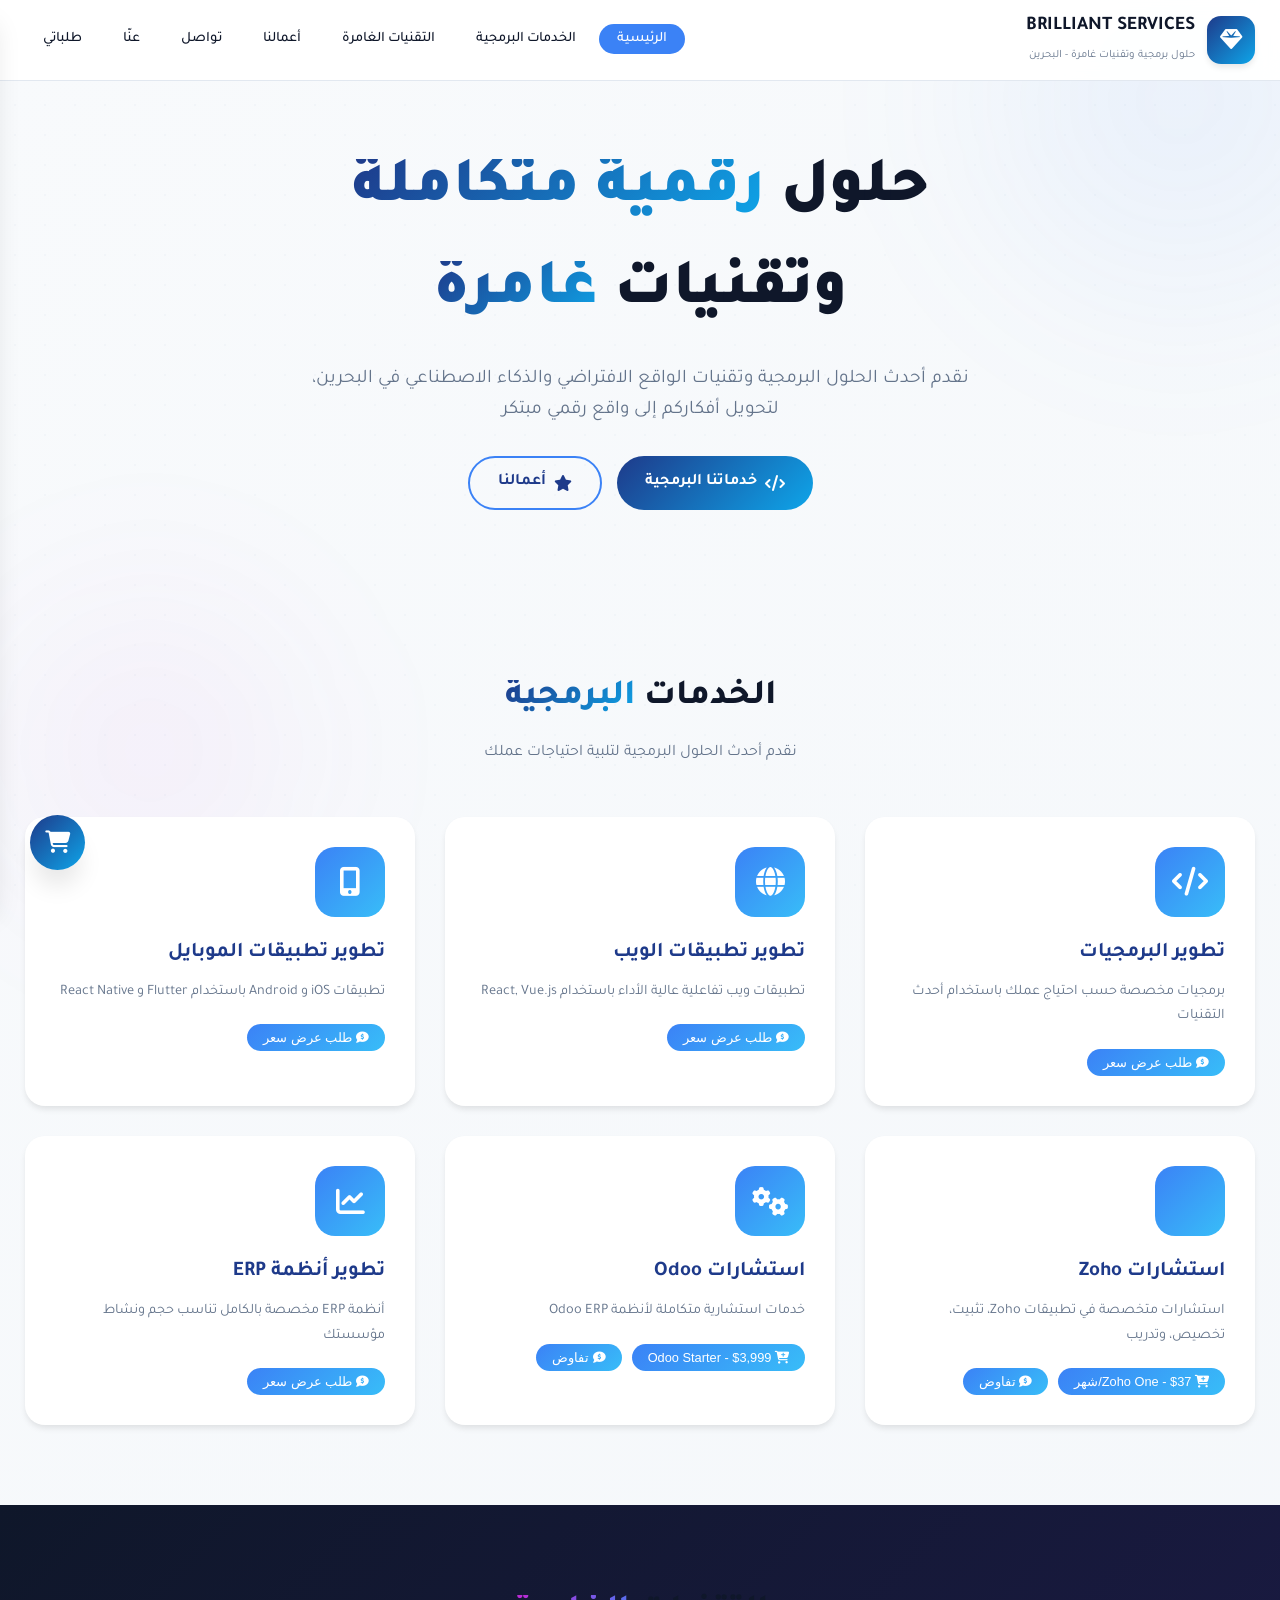
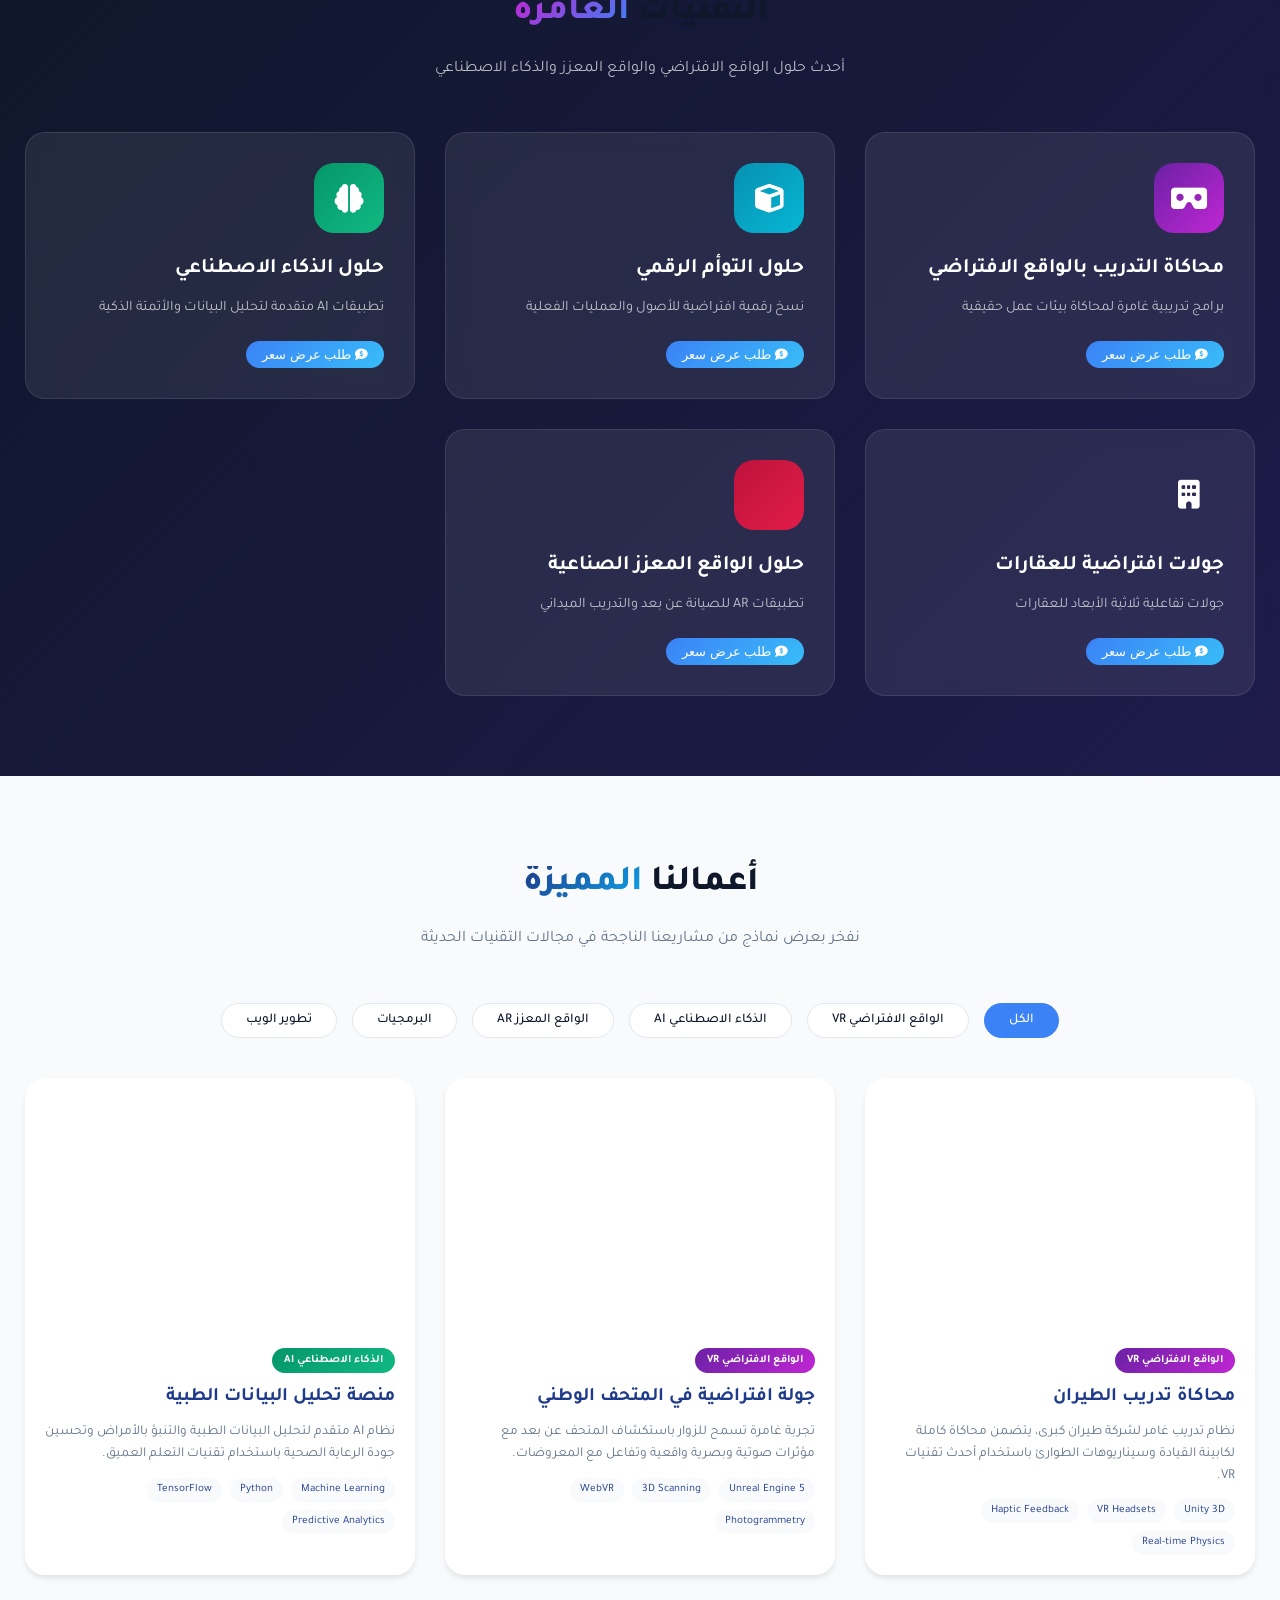
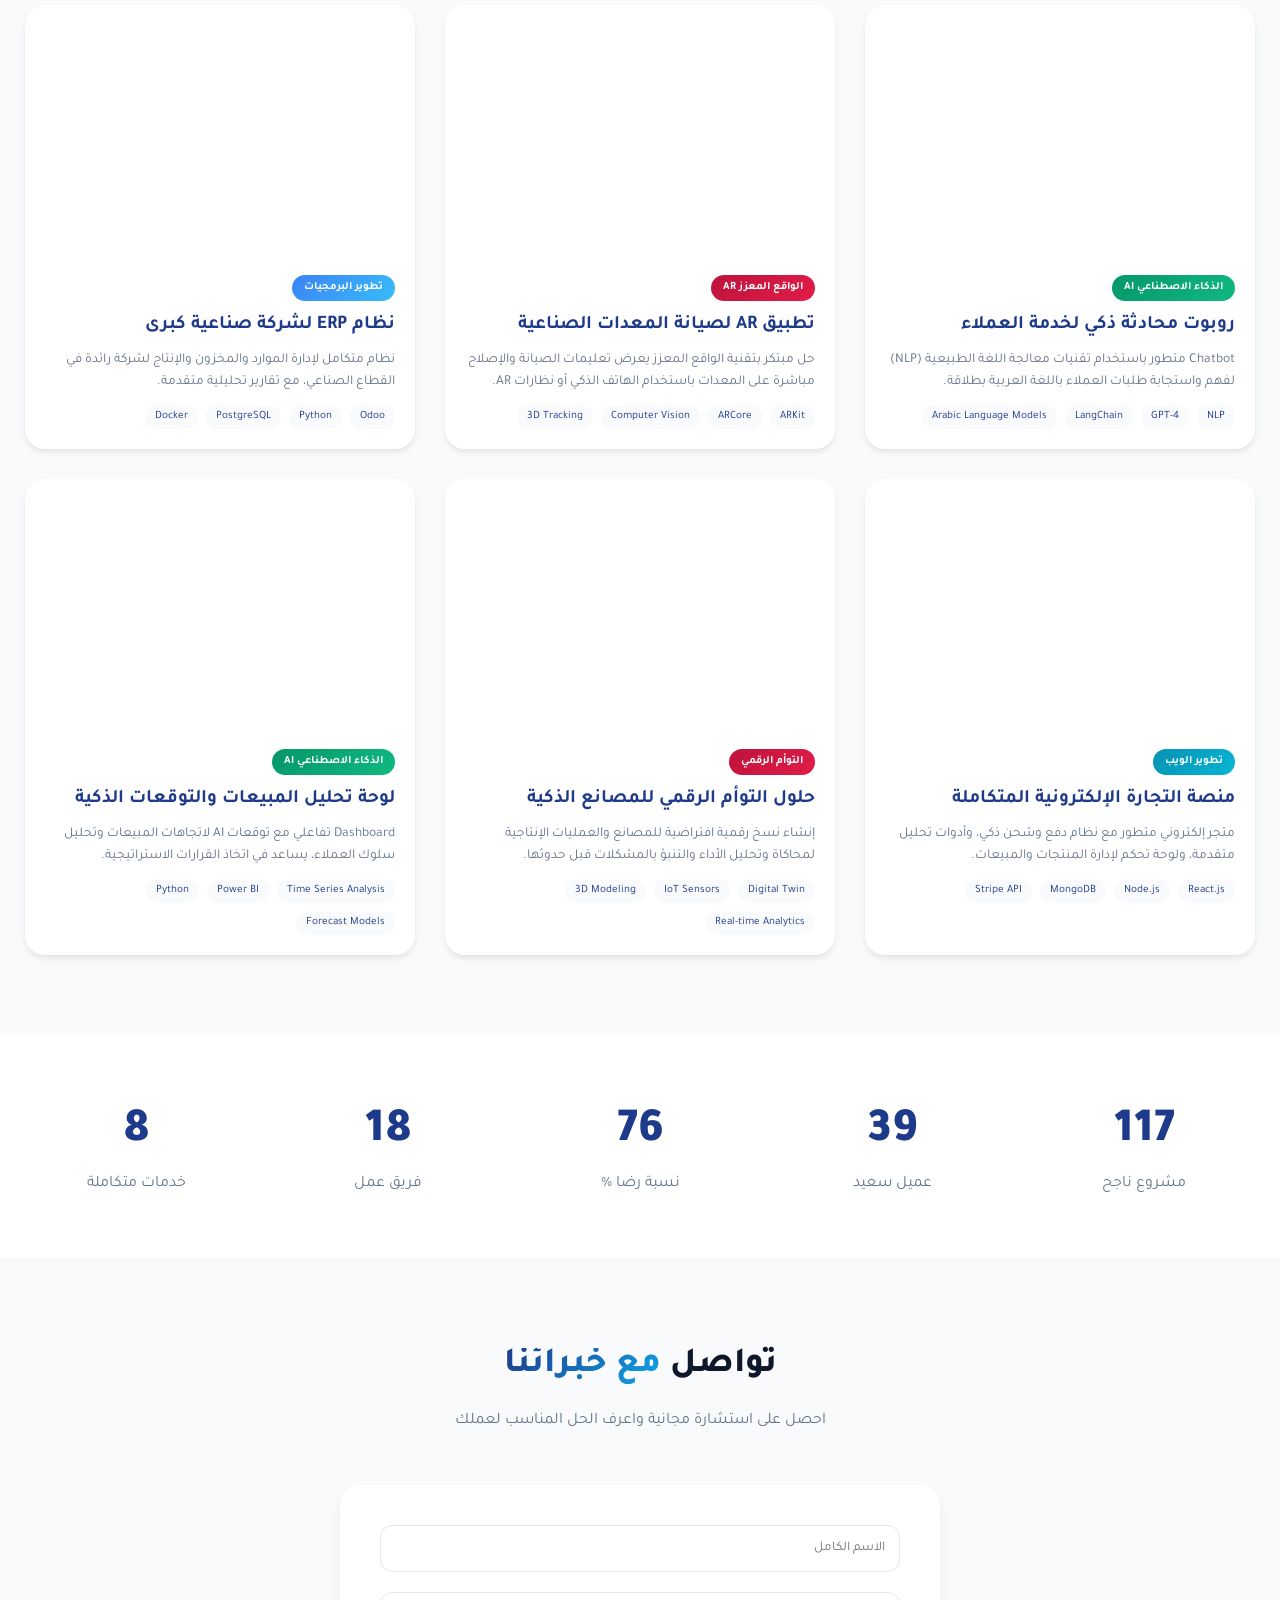
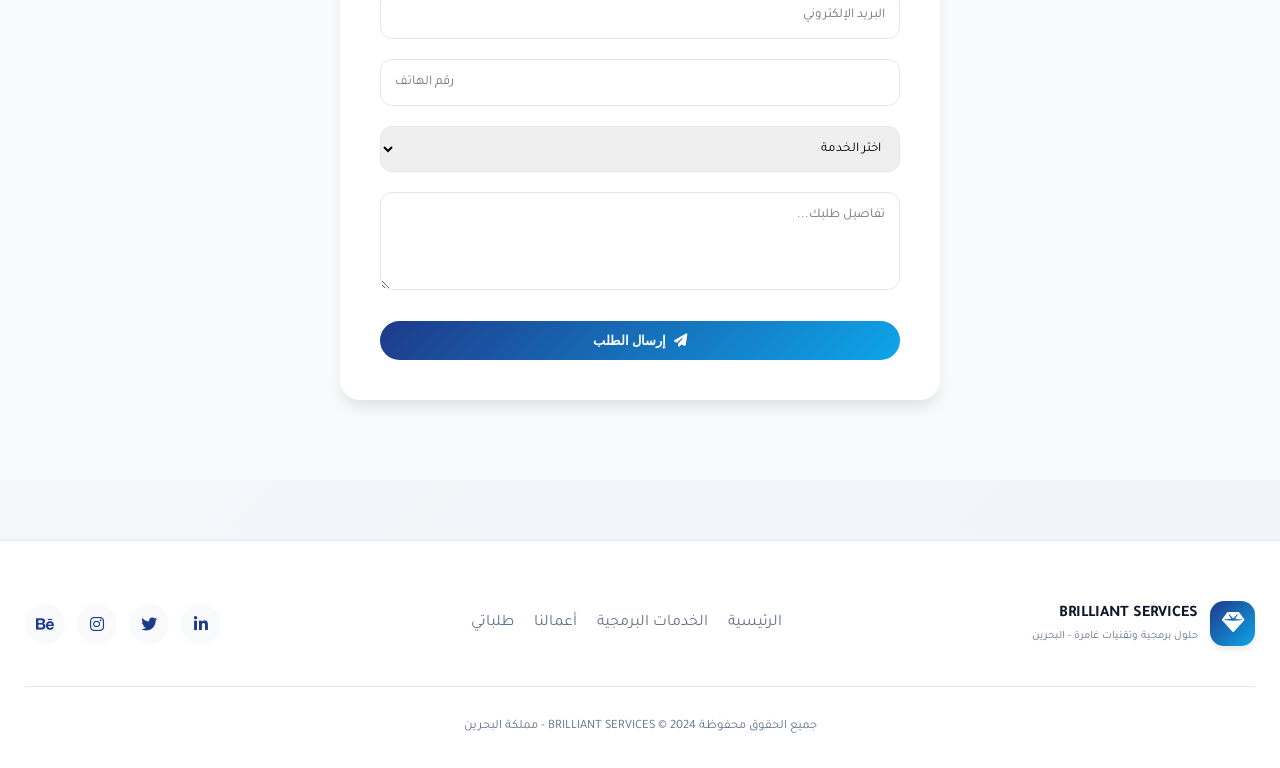
==== commit 2cf32af8: "Update print statement from 'Hello' to 'Goodbye'" ====
--- a/index.html
+++ b/index.html
@@ -352,6 +352,7 @@
                     <li><a href="#immersive">التقنيات الغامرة</a></li>
                     <li><a href="#portfolio">أعمالنا</a></li>
                     <li><a href="#contact">تواصل</a></li>
+                    <li><a href="aboutus.html">عنّا</a></li>
                     <li><a href="orders.html">طلباتي</a></li>
                 </ul>
             </div>
@@ -1187,4 +1188,4 @@
         console.log('💰 جميع المنتجات قابلة للمناقشة السعرية حسب الطلب');
     </script>
 </body>
-</html>+</html>
